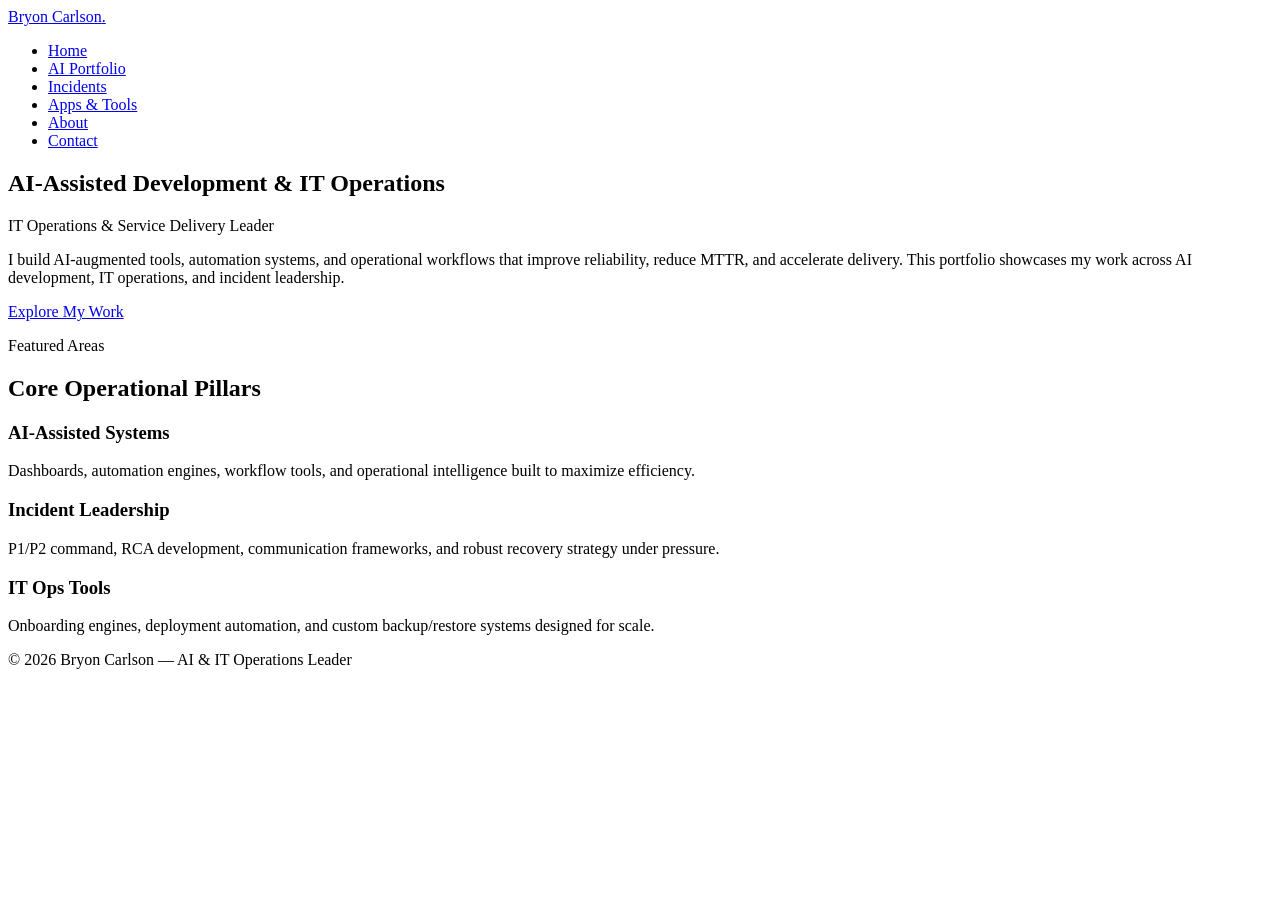
==== index.html @ bce22959 "forced style fix" ====
<!DOCTYPE html>
<html lang="en">
<head>
    <meta charset="UTF-8">
    <meta name="viewport" content="width=device-width, initial-scale=1.0">
    <title>Bryon Carlson | AI & IT Operations Portfolio</title>
    
    <!-- Google Fonts Import (Required for styles to render properly) -->
    <link rel="preconnect" href="https://fonts.googleapis.com">
    <link href="https://fonts.googleapis.com/css2?family=Playfair+Display:wght@400;700&family=Source+Sans+3:wght@300;400;600&display=swap" rel="stylesheet">
    
    <!-- Link to your global CSS -->
    <link rel="stylesheet" href="css/style.css">
</head>
<body>

<!-- FIXED NAVBAR (Aligned with global style.css structure) -->
<header class="site-header">
    <nav class="navbar">
        <a href="index.html" class="nav-logo">Bryon Carlson<span>.</span></a>
        <ul class="nav-links">
            <li><a href="index.html" class="active">Home</a></li>
            <li><a href="ai-portfolio.html">AI Portfolio</a></li>
            <li><a href="incidents.html">Incidents</a></li>
            <li><a href="apps.html">Apps & Tools</a></li>
            <li><a href="about.html">About</a></li>
            <li><a href="contact.html">Contact</a></li>
        </ul>
    </nav>
</header>

<!-- HERO SECTION -->
<section class="hero">
    <div class="hero-rule"></div>
    <h1 class="hero-name">AI‑Assisted Development &amp; IT Operations</h1>
    <p class="hero-title">IT Operations &amp; Service Delivery Leader</p>
    <p class="hero-tagline">
        I build AI‑augmented tools, automation systems, and operational workflows that improve 
        reliability, reduce MTTR, and accelerate delivery. This portfolio showcases my work across 
        AI development, IT operations, and incident leadership.
    </p>
    <div class="hero-cta">
        <a href="ai-portfolio.html" class="btn btn-gold">Explore My Work</a>
    </div>
</section>

<!-- FEATURED HIGHLIGHTS -->
<section class="highlights">
    <div class="container">
        <p class="section-label">Featured Areas</p>
        <h2 class="section-title">Core Operational Pillars</h2>
        <div class="section-rule"></div>

        <div class="card-grid">
            <div class="card">
                <h3>AI‑Assisted Systems</h3>
                <p>Dashboards, automation engines, workflow tools, and operational intelligence built to maximize efficiency.</p>
            </div>

            <div class="card">
                <h3>Incident Leadership</h3>
                <p>P1/P2 command, RCA development, communication frameworks, and robust recovery strategy under pressure.</p>
            </div>

            <div class="card">
                <h3>IT Ops Tools</h3>
                <p>Onboarding engines, deployment automation, and custom backup/restore systems designed for scale.</p>
            </div>
        </div>
    </div>
</section>

<!-- GLOBAL FOOTER -->
<footer class="site-footer">
    <p>&copy; 2026 Bryon Carlson &mdash; AI &amp; IT Operations Leader</p>
</footer>

</body>
</html>
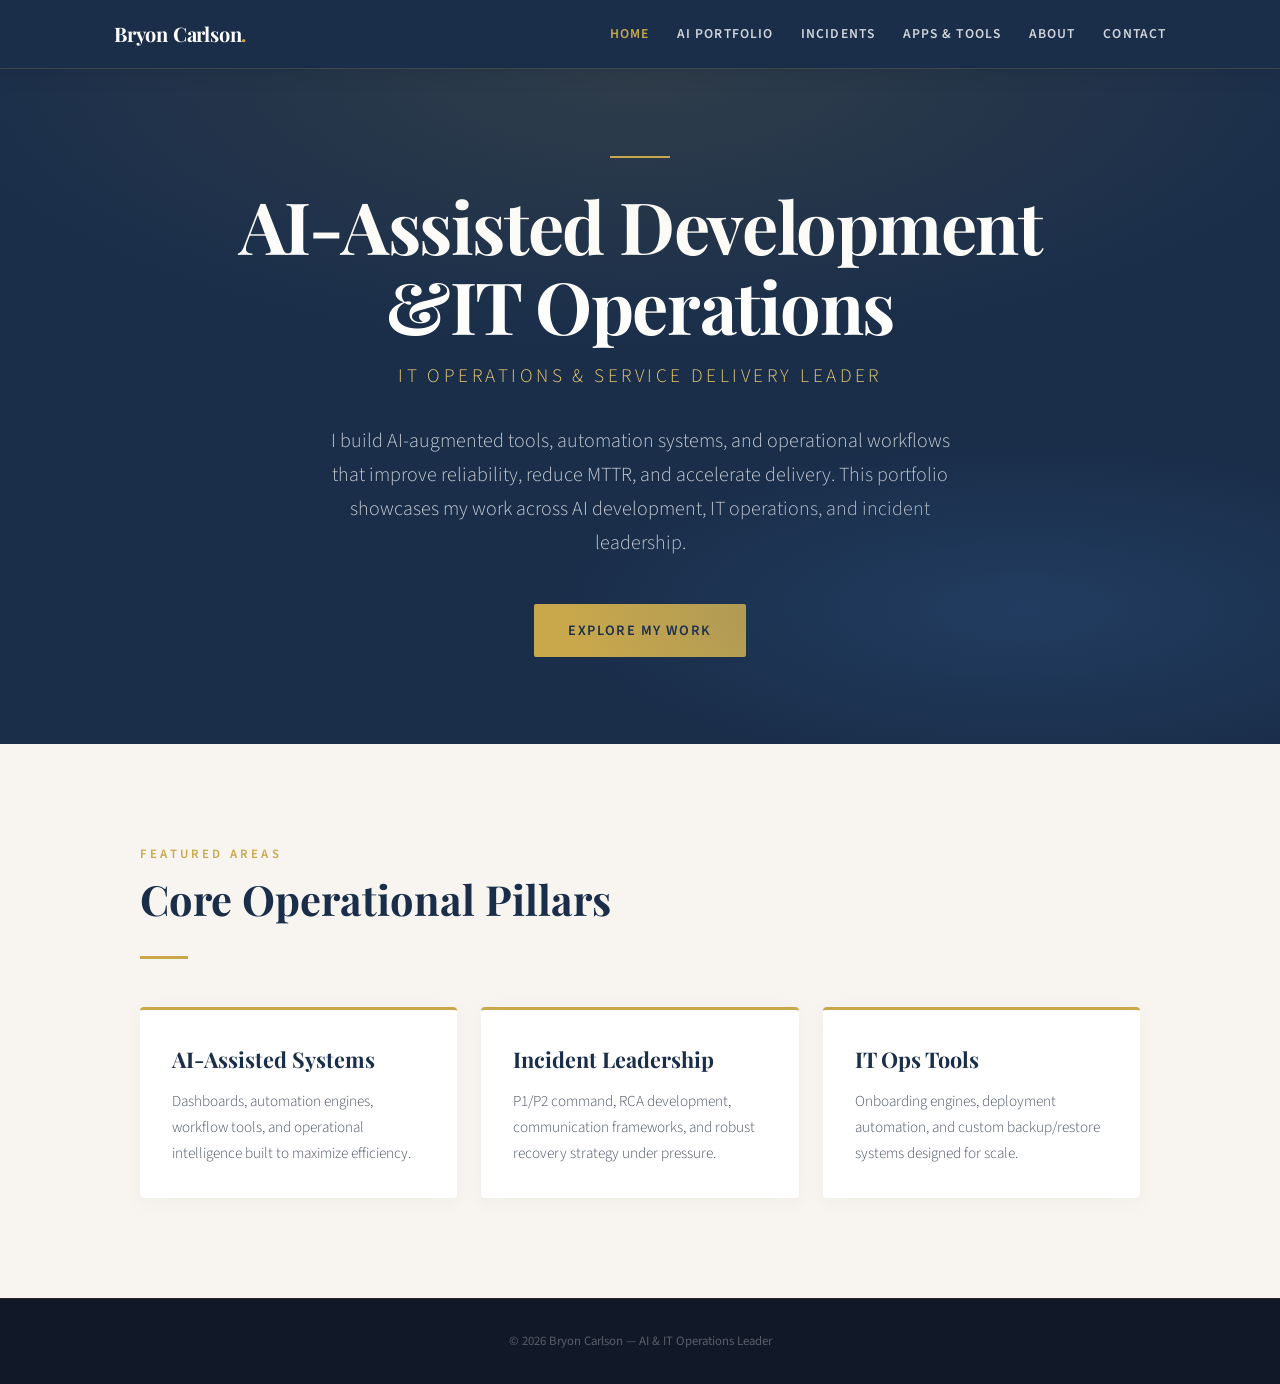
==== commit 946c91dc: "optimized hero title line break" ====
--- a/index.html
+++ b/index.html
@@ -32,7 +32,7 @@
 <!-- HERO SECTION -->
 <section class="hero">
     <div class="hero-rule"></div>
-    <h1 class="hero-name">AI‑Assisted Development &amp; IT Operations</h1>
+    <h1 class="hero-name">AI‑Assisted Development <br>&amp;IT Operations</h1>
     <p class="hero-title">IT Operations &amp; Service Delivery Leader</p>
     <p class="hero-tagline">
         I build AI‑augmented tools, automation systems, and operational workflows that improve 
--- a/css/style.css
+++ b/css/style.css
@@ -0,0 +1,401 @@
+/* ==========================================================================
+   1. GLOBAL VARIABLES & DESIGN SYSTEM
+   ========================================================================== */
+:root {
+    --navy: #1a2e4a;
+    --navy-mid: #1e3a5f;
+    --navy-light: #2d5282;
+    --gold: #c9a84c;
+    --gold-light: #e8c870;
+    --cream: #f8f5f0;
+    --white: #ffffff;
+    --gray: #6b7280;
+    --light-gray: #e8e4de;
+}
+
+/* ==========================================================================
+   2. GLOBAL RESET & BASE STYLES
+   ========================================================================== */
+*, *::before, *::after { 
+    box-sizing: border-box; 
+    margin: 0; 
+    padding: 0; 
+}
+
+html {
+    scroll-behavior: smooth; 
+}
+
+body {
+    font-family: 'Source Sans 3', sans-serif;
+    background: var(--cream);
+    color: var(--navy);
+    overflow-x: hidden;
+    line-height: 1.6;
+}
+
+/* ==========================================================================
+   3. FIXED / STICKY GLOBAL NAVIGATION
+   ========================================================================== */
+.site-header {
+    background: var(--navy);
+    position: sticky;
+    top: 0;
+    z-index: 1000;
+    border-bottom: 1px solid rgba(201, 168, 76, 0.2);
+    box-shadow: 0 4px 20px rgba(0, 0, 0, 0.1);
+}
+
+.navbar {
+    max-width: 1100px;
+    margin: 0 auto;
+    display: flex;
+    justify-content: space-between;
+    align-items: center;
+    padding: 18px 24px;
+}
+
+.nav-logo {
+    font-family: 'Playfair Display', serif;
+    color: var(--white);
+    font-size: 1.25rem;
+    font-weight: 700;
+    text-decoration: none;
+    letter-spacing: -0.01em;
+}
+
+.nav-logo span {
+    color: var(--gold);
+}
+
+.nav-links {
+    display: flex;
+    gap: 28px;
+    list-style: none;
+    align-items: center;
+}
+
+.nav-links a {
+    color: rgba(255, 255, 255, 0.8);
+    text-decoration: none;
+    font-size: 0.85rem;
+    font-weight: 600;
+    text-transform: uppercase;
+    letter-spacing: 0.08em;
+    transition: color 0.25s ease;
+}
+
+.nav-links a:hover,
+.nav-links a.active {
+    color: var(--gold);
+}
+
+/* ==========================================================================
+   4. LAYOUT CONTAINERS & COMMON ELEMENTS
+   ========================================================================== */
+section { 
+    padding: 100px 24px; 
+}
+
+.container { 
+    max-width: 1000px; 
+    margin: 0 auto; 
+}
+
+.section-label {
+    font-size: 0.8rem;
+    font-weight: 600;
+    letter-spacing: 0.25em;
+    text-transform: uppercase;
+    color: var(--gold);
+    margin-bottom: 10px;
+}
+
+.section-title {
+    font-family: 'Playfair Display', serif;
+    font-size: clamp(1.8rem, 4vw, 2.6rem);
+    font-weight: 700;
+    color: var(--navy);
+    line-height: 1.2;
+    margin-bottom: 32px;
+}
+
+.section-rule {
+    width: 48px;
+    height: 3px;
+    background: var(--gold);
+    margin-bottom: 48px;
+}
+
+/* ==========================================================================
+   5. BUTTONS & UTILITIES
+   ========================================================================== */
+.btn {
+    display: inline-block;
+    padding: 13px 32px;
+    font-family: 'Source Sans 3', sans-serif;
+    font-size: 0.9rem;
+    font-weight: 600;
+    letter-spacing: 0.1em;
+    text-transform: uppercase;
+    text-decoration: none;
+    border-radius: 2px;
+    transition: all 0.25s ease;
+    cursor: pointer;
+    border: none;
+}
+
+.btn-gold {
+    background: var(--gold);
+    color: var(--navy);
+    border: 2px solid var(--gold);
+}
+
+.btn-gold:hover {
+    background: var(--gold-light); 
+    border-color: var(--gold-light); 
+    transform: translateY(-2px); 
+}
+
+.btn-outline {
+    background: transparent;
+    color: var(--white);
+    border: 2px solid rgba(255, 255, 255, 0.4);
+}
+
+.btn-outline:hover {
+    border-color: var(--white); 
+    transform: translateY(-2px); 
+}
+
+/* ==========================================================================
+   6. HERO SECTION COMPONENTS
+   ========================================================================== */
+.hero {
+    min-height: 75vh;
+    background: var(--navy);
+    display: flex;
+    flex-direction: column;
+    justify-content: center;
+    align-items: center;
+    text-align: center;
+    padding: 80px 24px;
+    position: relative;
+    overflow: hidden;
+}
+
+.hero::before {
+    content: '';
+    position: absolute;
+    inset: 0;
+    background:
+        radial-gradient(ellipse 80% 60% at 50% 0%, rgba(201,168,76,0.12) 0%, transparent 70%),
+        radial-gradient(ellipse 60% 40% at 80% 80%, rgba(45,82,130,0.4) 0%, transparent 60%);
+    pointer-events: none;
+}
+
+.hero-rule {
+    width: 60px;
+    height: 2px;
+    background: var(--gold);
+    margin: 0 auto 28px;
+}
+
+.hero-name {
+    font-family: 'Playfair Display', serif;
+    font-size: clamp(2.5rem, 6vw, 4.5rem);
+    font-weight: 700;
+    color: var(--white);
+    line-height: 1.1;
+    letter-spacing: -0.02em;
+}
+
+.hero-title {
+    font-size: clamp(0.95rem, 2.2vw, 1.2rem);
+    font-weight: 300;
+    color: var(--gold-light);
+    letter-spacing: 0.18em;
+    text-transform: uppercase;
+    margin-top: 16px;
+}
+
+.hero-tagline {
+    font-size: clamp(1rem, 2.5vw, 1.25rem);
+    font-weight: 300;
+    color: rgba(255, 255, 255, 0.75);
+    max-width: 650px;
+    line-height: 1.7;
+    margin: 32px auto 0 auto;
+}
+
+.hero-cta {
+    margin-top: 44px;
+    display: flex;
+    gap: 16px;
+    flex-wrap: wrap;
+    justify-content: center;
+}
+
+/* ==========================================================================
+   7. MULTI-PAGE COMPONENT LAYOUTS (Cards, Timelines, Grids)
+   ========================================================================== */
+
+/* The Premium Card Grid System (Used for Apps, Tools, and AI Portfolio blocks) */
+.card-grid {
+    display: grid;
+    grid-template-columns: repeat(auto-fill, minmax(300px, 1fr));
+    gap: 24px;
+}
+
+.card {
+    background: var(--white);
+    border-top: 3px solid var(--gold);
+    border-radius: 4px;
+    padding: 32px;
+    box-shadow: 0 4px 20px rgba(26, 46, 74, 0.04);
+    transition: transform 0.25s ease, box-shadow 0.25s ease;
+}
+
+.card:hover {
+    transform: translateY(-4px);
+    box-shadow: 0 12px 30px rgba(26, 46, 74, 0.08);
+}
+
+.card h3 {
+    font-family: 'Playfair Display', serif;
+    font-size: 1.35rem;
+    color: var(--navy);
+    margin-bottom: 12px;
+}
+
+.card p {
+    font-size: 0.95rem;
+    font-weight: 300;
+    color: #4b5563;
+    line-height: 1.7;
+}
+
+/* The Enterprise Timeline Component (Used in resume.html and incidents.html) */
+.timeline { 
+    position: relative; 
+    margin-top: 20px;
+}
+
+.timeline::before {
+    content: '';
+    position: absolute;
+    left: 0;
+    top: 8px;
+    bottom: 8px;
+    width: 1px;
+    background: linear-gradient(to bottom, var(--gold), var(--light-gray));
+}
+
+.timeline-item {
+    padding-left: 32px;
+    padding-bottom: 48px;
+    position: relative;
+}
+
+.timeline-item:last-child { 
+    padding-bottom: 0; 
+}
+
+.timeline-dot {
+    position: absolute;
+    left: -5px;
+    top: 6px;
+    width: 11px;
+    height: 11px;
+    border-radius: 50%;
+    background: var(--gold);
+    border: 2px solid var(--cream);
+}
+
+.timeline-dates {
+    font-size: 0.8rem;
+    font-weight: 600;
+    letter-spacing: 0.15em;
+    text-transform: uppercase;
+    color: var(--gold);
+    margin-bottom: 6px;
+}
+
+.timeline-company {
+    font-family: 'Playfair Display', serif;
+    font-size: 1.35rem;
+    font-weight: 700;
+    color: var(--navy);
+    margin-bottom: 4px;
+}
+
+.timeline-role {
+    font-size: 0.95rem;
+    font-weight: 400;
+    color: var(--gray);
+    font-style: italic;
+    margin-bottom: 12px;
+}
+
+.timeline-desc {
+    font-size: 0.95rem;
+    font-weight: 300;
+    line-height: 1.75;
+    color: #4b5563;
+}
+
+/* Technical Tool/Tag Badges */
+.tag-list {
+    display: flex;
+    flex-wrap: wrap;
+    gap: 8px;
+    margin-top: 16px;
+}
+
+.tag {
+    background: rgba(26, 46, 74, 0.04);
+    border: 1px solid var(--light-gray);
+    border-radius: 2px;
+    padding: 4px 12px;
+    font-size: 0.78rem;
+    font-weight: 600;
+    color: var(--navy-mid);
+    text-transform: uppercase;
+    letter-spacing: 0.02em;
+}
+
+/* ==========================================================================
+   8. GLOBAL SITE FOOTER
+   ========================================================================== */
+.site-footer {
+    background: #111827;
+    text-align: center;
+    padding: 32px 24px;
+    font-size: 0.8rem;
+    color: rgba(255, 255, 255, 0.3);
+    border-top: 1px solid rgba(201, 168, 76, 0.1);
+}
+
+/* ==========================================================================
+   9. SCROLL ANIMATIONS (Intersection Observer classes)
+   ========================================================================== */
+.reveal {
+    opacity: 0;
+    transform: translateY(20px);
+    transition: opacity 0.6s ease, transform 0.6s ease;
+}
+
+.reveal.visible {
+    opacity: 1;
+    transform: translateY(0);
+}
+
+/* ==========================================================================
+   10. RESPONSIVE MEDIA QUERIES
+   ========================================================================== */
+@media (max-width: 768px) {
+    section { padding: 60px 24px; }
+    .navbar { flex-direction: column; gap: 16px; text-align: center; }
+    .nav-links { flex-wrap: wrap; justify-content: center; gap: 16px; }
+    .card-grid { grid-template-columns: 1fr; }
+}
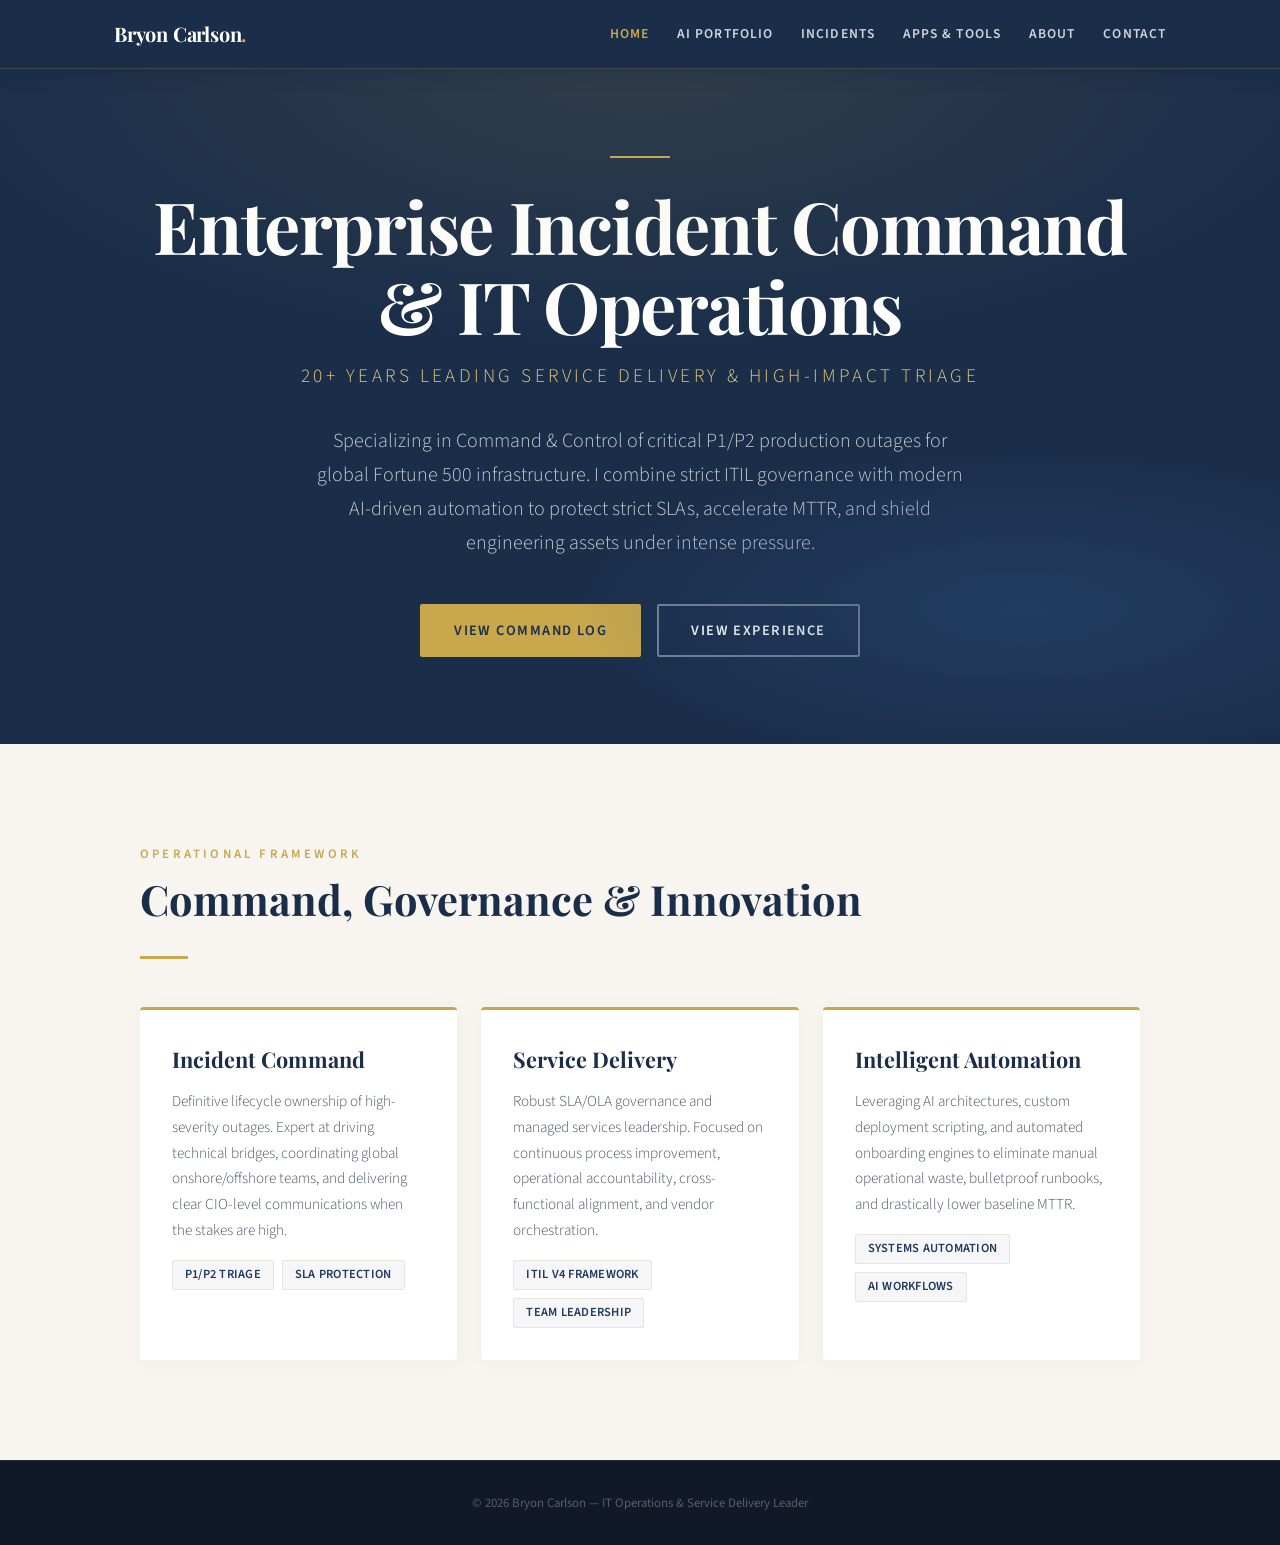
==== commit 1d57fa40: "refocused homepage on enterprise incident command" ====
--- a/index.html
+++ b/index.html
@@ -3,18 +3,15 @@
 <head>
     <meta charset="UTF-8">
     <meta name="viewport" content="width=device-width, initial-scale=1.0">
-    <title>Bryon Carlson | AI & IT Operations Portfolio</title>
+    <title>Bryon Carlson | IT Operations &amp; Incident Management Leader</title>
     
-    <!-- Google Fonts Import (Required for styles to render properly) -->
     <link rel="preconnect" href="https://fonts.googleapis.com">
     <link href="https://fonts.googleapis.com/css2?family=Playfair+Display:wght@400;700&family=Source+Sans+3:wght@300;400;600&display=swap" rel="stylesheet">
     
-    <!-- Link to your global CSS -->
     <link rel="stylesheet" href="css/style.css">
 </head>
 <body>
 
-<!-- FIXED NAVBAR (Aligned with global style.css structure) -->
 <header class="site-header">
     <nav class="navbar">
         <a href="index.html" class="nav-logo">Bryon Carlson<span>.</span></a>
@@ -22,57 +19,66 @@
             <li><a href="index.html" class="active">Home</a></li>
             <li><a href="ai-portfolio.html">AI Portfolio</a></li>
             <li><a href="incidents.html">Incidents</a></li>
-            <li><a href="apps.html">Apps & Tools</a></li>
+            <li><a href="apps.html">Apps &amp; Tools</a></li>
             <li><a href="about.html">About</a></li>
             <li><a href="contact.html">Contact</a></li>
         </ul>
     </nav>
 </header>
 
-<!-- HERO SECTION -->
 <section class="hero">
     <div class="hero-rule"></div>
-    <h1 class="hero-name">AI‑Assisted Development <br>&amp;IT Operations</h1>
-    <p class="hero-title">IT Operations &amp; Service Delivery Leader</p>
+    <h1 class="hero-name">Enterprise Incident Command<br>&amp; IT Operations</h1>
+    <p class="hero-title">20+ Years Leading Service Delivery &amp; High-Impact Triage</p>
     <p class="hero-tagline">
-        I build AI‑augmented tools, automation systems, and operational workflows that improve 
-        reliability, reduce MTTR, and accelerate delivery. This portfolio showcases my work across 
-        AI development, IT operations, and incident leadership.
+        Specializing in Command &amp; Control of critical P1/P2 production outages for global Fortune 500 infrastructure. 
+        I combine strict ITIL governance with modern AI-driven automation to protect strict SLAs, accelerate MTTR, and shield engineering assets under intense pressure.
     </p>
     <div class="hero-cta">
-        <a href="ai-portfolio.html" class="btn btn-gold">Explore My Work</a>
+        <a href="incidents.html" class="btn btn-gold">View Command Log</a>
+        <a href="resume.html" class="btn btn-outline">View Experience</a>
     </div>
 </section>
 
-<!-- FEATURED HIGHLIGHTS -->
 <section class="highlights">
     <div class="container">
-        <p class="section-label">Featured Areas</p>
-        <h2 class="section-title">Core Operational Pillars</h2>
+        <p class="section-label">Operational Framework</p>
+        <h2 class="section-title">Command, Governance &amp; Innovation</h2>
         <div class="section-rule"></div>
 
         <div class="card-grid">
             <div class="card">
-                <h3>AI‑Assisted Systems</h3>
-                <p>Dashboards, automation engines, workflow tools, and operational intelligence built to maximize efficiency.</p>
+                <h3>Incident Command</h3>
+                <p>Definitive lifecycle ownership of high-severity outages. Expert at driving technical bridges, coordinating global onshore/offshore teams, and delivering clear CIO-level communications when the stakes are high.</p>
+                <div class="tag-list">
+                    <span class="tag">P1/P2 Triage</span>
+                    <span class="tag">SLA Protection</span>
+                </div>
             </div>
 
             <div class="card">
-                <h3>Incident Leadership</h3>
-                <p>P1/P2 command, RCA development, communication frameworks, and robust recovery strategy under pressure.</p>
+                <h3>Service Delivery</h3>
+                <p>Robust SLA/OLA governance and managed services leadership. Focused on continuous process improvement, operational accountability, cross-functional alignment, and vendor orchestration.</p>
+                <div class="tag-list">
+                    <span class="tag">ITIL v4 Framework</span>
+                    <span class="tag">Team Leadership</span>
+                </div>
             </div>
 
             <div class="card">
-                <h3>IT Ops Tools</h3>
-                <p>Onboarding engines, deployment automation, and custom backup/restore systems designed for scale.</p>
+                <h3>Intelligent Automation</h3>
+                <p>Leveraging AI architectures, custom deployment scripting, and automated onboarding engines to eliminate manual operational waste, bulletproof runbooks, and drastically lower baseline MTTR.</p>
+                <div class="tag-list">
+                    <span class="tag">Systems Automation</span>
+                    <span class="tag">AI Workflows</span>
+                </div>
             </div>
         </div>
     </div>
 </section>
 
-<!-- GLOBAL FOOTER -->
 <footer class="site-footer">
-    <p>&copy; 2026 Bryon Carlson &mdash; AI &amp; IT Operations Leader</p>
+    <p>&copy; 2026 Bryon Carlson &mdash; IT Operations &amp; Service Delivery Leader</p>
 </footer>
 
 </body>
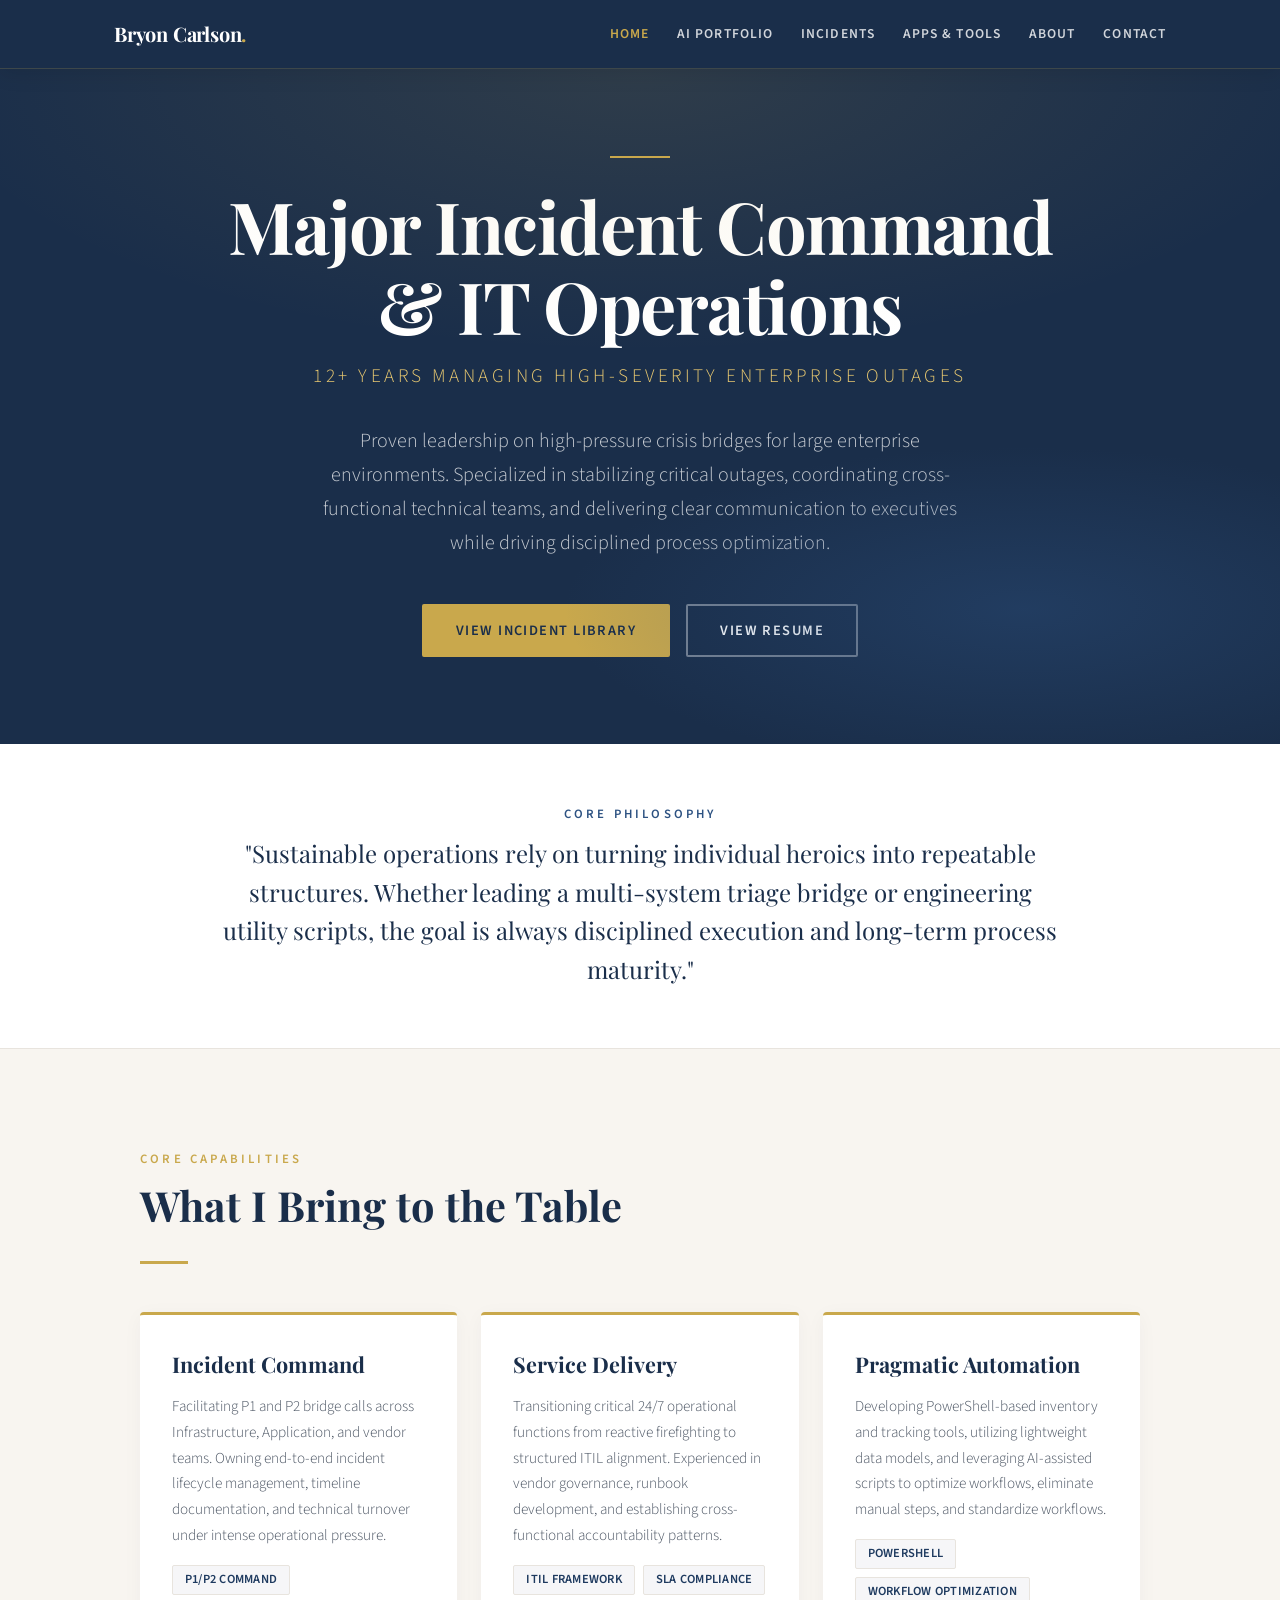
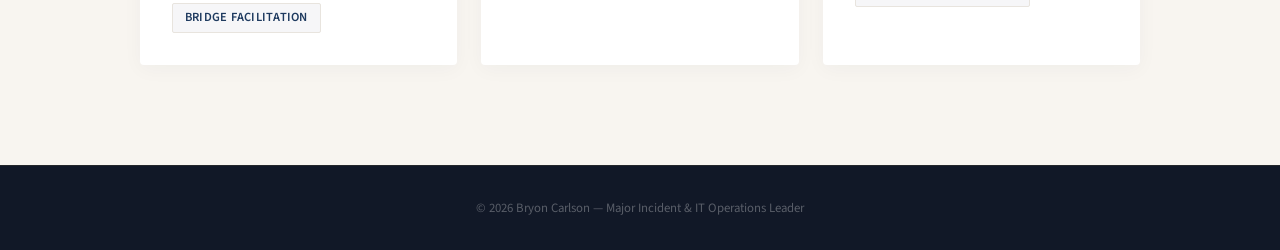
==== commit aaa21d99: "aligned home content with strict master resume facts" ====
--- a/index.html
+++ b/index.html
@@ -3,7 +3,7 @@
 <head>
     <meta charset="UTF-8">
     <meta name="viewport" content="width=device-width, initial-scale=1.0">
-    <title>Bryon Carlson | IT Operations &amp; Incident Management Leader</title>
+    <title>Bryon Carlson | Major Incident &amp; IT Operations Leader</title>
     
     <link rel="preconnect" href="https://fonts.googleapis.com">
     <link href="https://fonts.googleapis.com/css2?family=Playfair+Display:wght@400;700&family=Source+Sans+3:wght@300;400;600&display=swap" rel="stylesheet">
@@ -28,49 +28,57 @@
 
 <section class="hero">
     <div class="hero-rule"></div>
-    <h1 class="hero-name">Enterprise Incident Command<br>&amp; IT Operations</h1>
-    <p class="hero-title">20+ Years Leading Service Delivery &amp; High-Impact Triage</p>
+    <h1 class="hero-name">Major Incident Command<br>&amp; IT Operations</h1>
+    <p class="hero-title">12+ Years Managing High-Severity Enterprise Outages</p>
     <p class="hero-tagline">
-        Specializing in Command &amp; Control of critical P1/P2 production outages for global Fortune 500 infrastructure. 
-        I combine strict ITIL governance with modern AI-driven automation to protect strict SLAs, accelerate MTTR, and shield engineering assets under intense pressure.
+        Proven leadership on high-pressure crisis bridges for large enterprise environments. Specialized in stabilizing critical outages, coordinating cross-functional technical teams, and delivering clear communication to executives while driving disciplined process optimization.
     </p>
     <div class="hero-cta">
-        <a href="incidents.html" class="btn btn-gold">View Command Log</a>
-        <a href="resume.html" class="btn btn-outline">View Experience</a>
+        <a href="incidents.html" class="btn btn-gold">View Incident Library</a>
+        <a href="resume.html" class="btn btn-outline">View Resume</a>
+    </div>
+</section>
+
+<section style="background: var(--white); padding: 60px 24px; text-align: center; border-bottom: 1px solid var(--light-gray);">
+    <div class="container" style="max-width: 850px;">
+        <p class="section-label" style="color: var(--navy-light);">Core Philosophy</p>
+        <h3 style="font-family: 'Playfair Display', serif; font-size: 1.5rem; color: var(--navy); line-height: 1.6; font-weight: 400;">
+            "Sustainable operations rely on turning individual heroics into repeatable structures. Whether leading a multi-system triage bridge or engineering utility scripts, the goal is always disciplined execution and long-term process maturity."
+        </h3>
     </div>
 </section>
 
 <section class="highlights">
     <div class="container">
-        <p class="section-label">Operational Framework</p>
-        <h2 class="section-title">Command, Governance &amp; Innovation</h2>
+        <p class="section-label">Core Capabilities</p>
+        <h2 class="section-title">What I Bring to the Table</h2>
         <div class="section-rule"></div>
 
         <div class="card-grid">
             <div class="card">
                 <h3>Incident Command</h3>
-                <p>Definitive lifecycle ownership of high-severity outages. Expert at driving technical bridges, coordinating global onshore/offshore teams, and delivering clear CIO-level communications when the stakes are high.</p>
+                <p>Facilitating P1 and P2 bridge calls across Infrastructure, Application, and vendor teams. Owning end-to-end incident lifecycle management, timeline documentation, and technical turnover under intense operational pressure.</p>
                 <div class="tag-list">
-                    <span class="tag">P1/P2 Triage</span>
-                    <span class="tag">SLA Protection</span>
+                    <span class="tag">P1/P2 Command</span>
+                    <span class="tag">Bridge Facilitation</span>
                 </div>
             </div>
 
             <div class="card">
                 <h3>Service Delivery</h3>
-                <p>Robust SLA/OLA governance and managed services leadership. Focused on continuous process improvement, operational accountability, cross-functional alignment, and vendor orchestration.</p>
+                <p>Transitioning critical 24/7 operational functions from reactive firefighting to structured ITIL alignment. Experienced in vendor governance, runbook development, and establishing cross-functional accountability patterns.</p>
                 <div class="tag-list">
-                    <span class="tag">ITIL v4 Framework</span>
-                    <span class="tag">Team Leadership</span>
+                    <span class="tag">ITIL Framework</span>
+                    <span class="tag">SLA Compliance</span>
                 </div>
             </div>
 
             <div class="card">
-                <h3>Intelligent Automation</h3>
-                <p>Leveraging AI architectures, custom deployment scripting, and automated onboarding engines to eliminate manual operational waste, bulletproof runbooks, and drastically lower baseline MTTR.</p>
+                <h3>Pragmatic Automation</h3>
+                <p>Developing PowerShell-based inventory and tracking tools, utilizing lightweight data models, and leveraging AI-assisted scripts to optimize workflows, eliminate manual steps, and standardize workflows.</p>
                 <div class="tag-list">
-                    <span class="tag">Systems Automation</span>
-                    <span class="tag">AI Workflows</span>
+                    <span class="tag">PowerShell</span>
+                    <span class="tag">Workflow Optimization</span>
                 </div>
             </div>
         </div>
@@ -78,7 +86,7 @@
 </section>
 
 <footer class="site-footer">
-    <p>&copy; 2026 Bryon Carlson &mdash; IT Operations &amp; Service Delivery Leader</p>
+    <p>&copy; 2026 Bryon Carlson &mdash; Major Incident &amp; IT Operations Leader</p>
 </footer>
 
 </body>
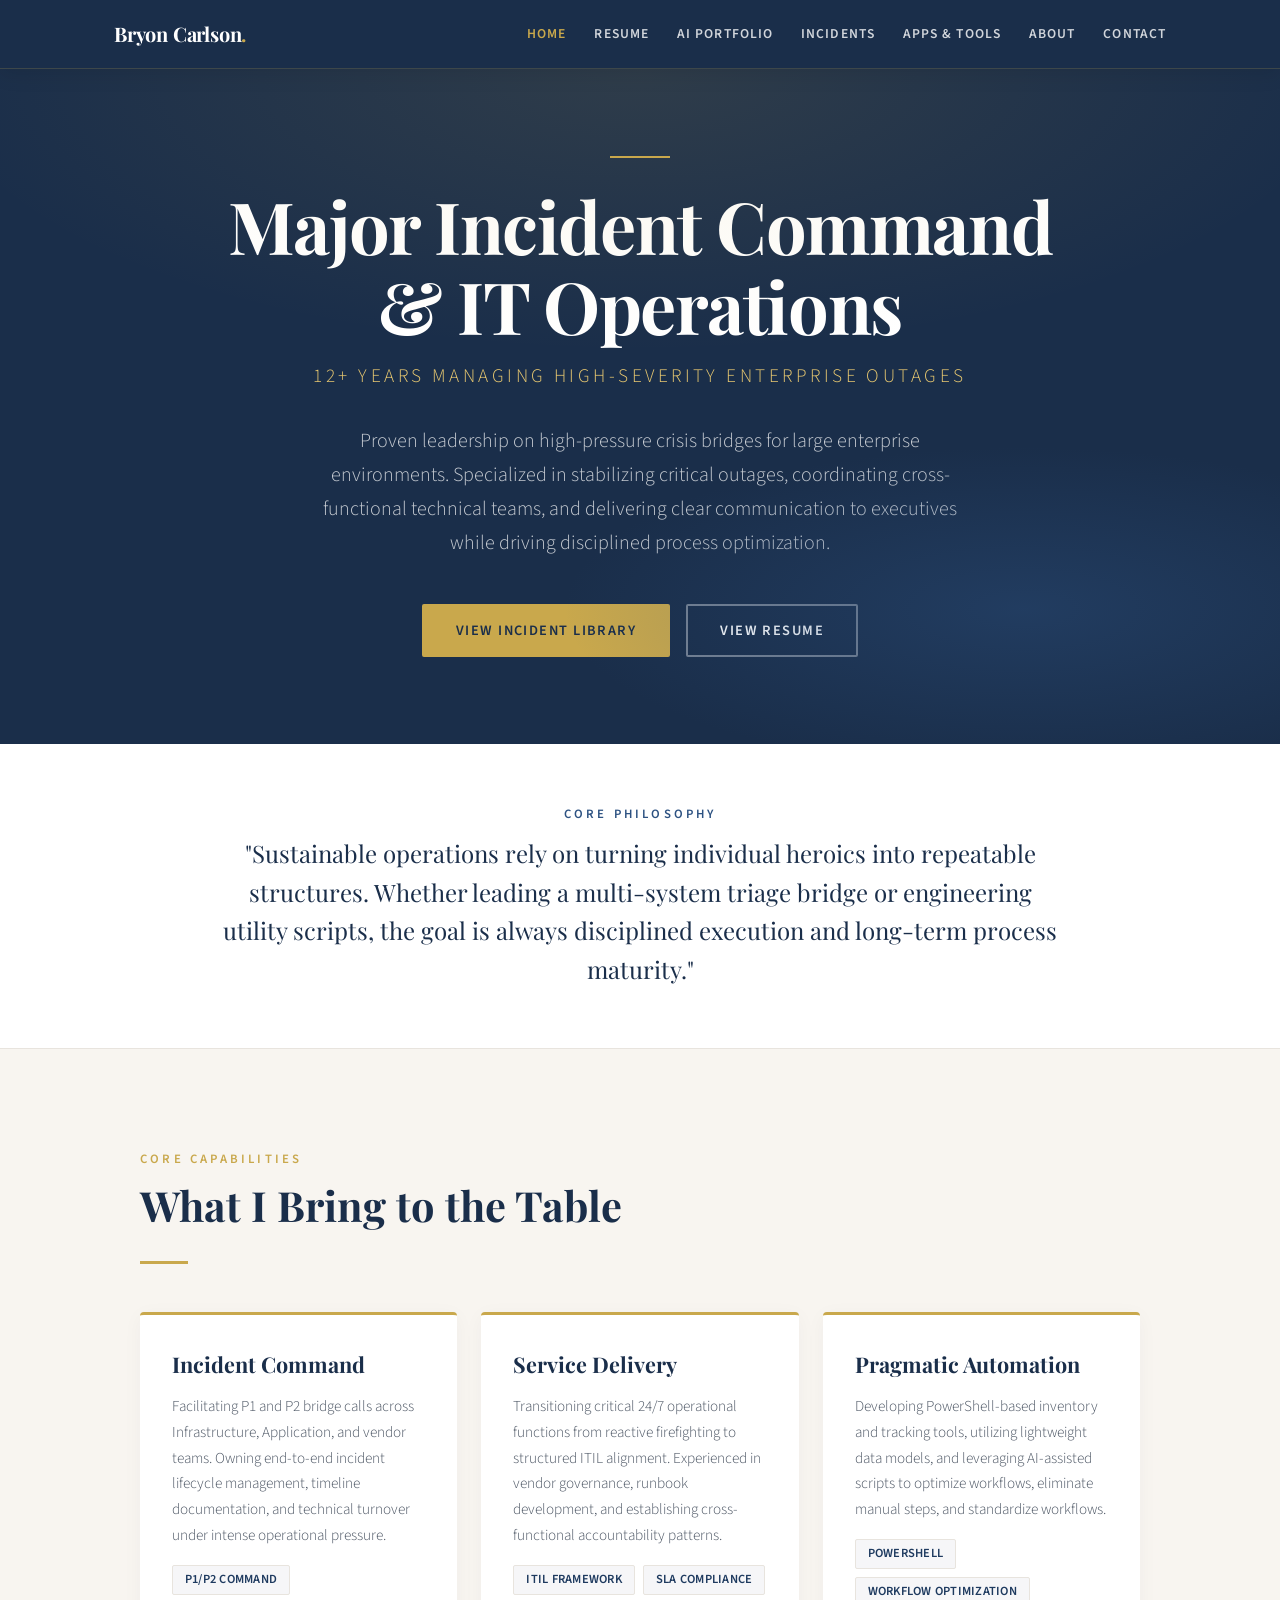
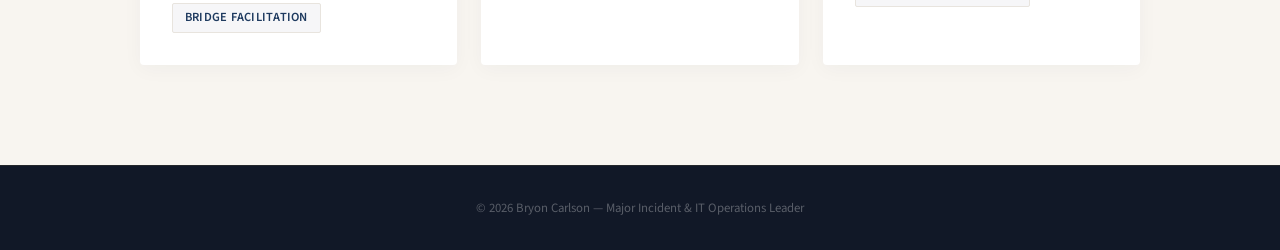
==== commit a5342379: "updated global navigation layout on homepage" ====
--- a/index.html
+++ b/index.html
@@ -17,6 +17,7 @@
         <a href="index.html" class="nav-logo">Bryon Carlson<span>.</span></a>
         <ul class="nav-links">
             <li><a href="index.html" class="active">Home</a></li>
+            <li><a href="resume.html">Resume</a></li>
             <li><a href="ai-portfolio.html">AI Portfolio</a></li>
             <li><a href="incidents.html">Incidents</a></li>
             <li><a href="apps.html">Apps &amp; Tools</a></li>
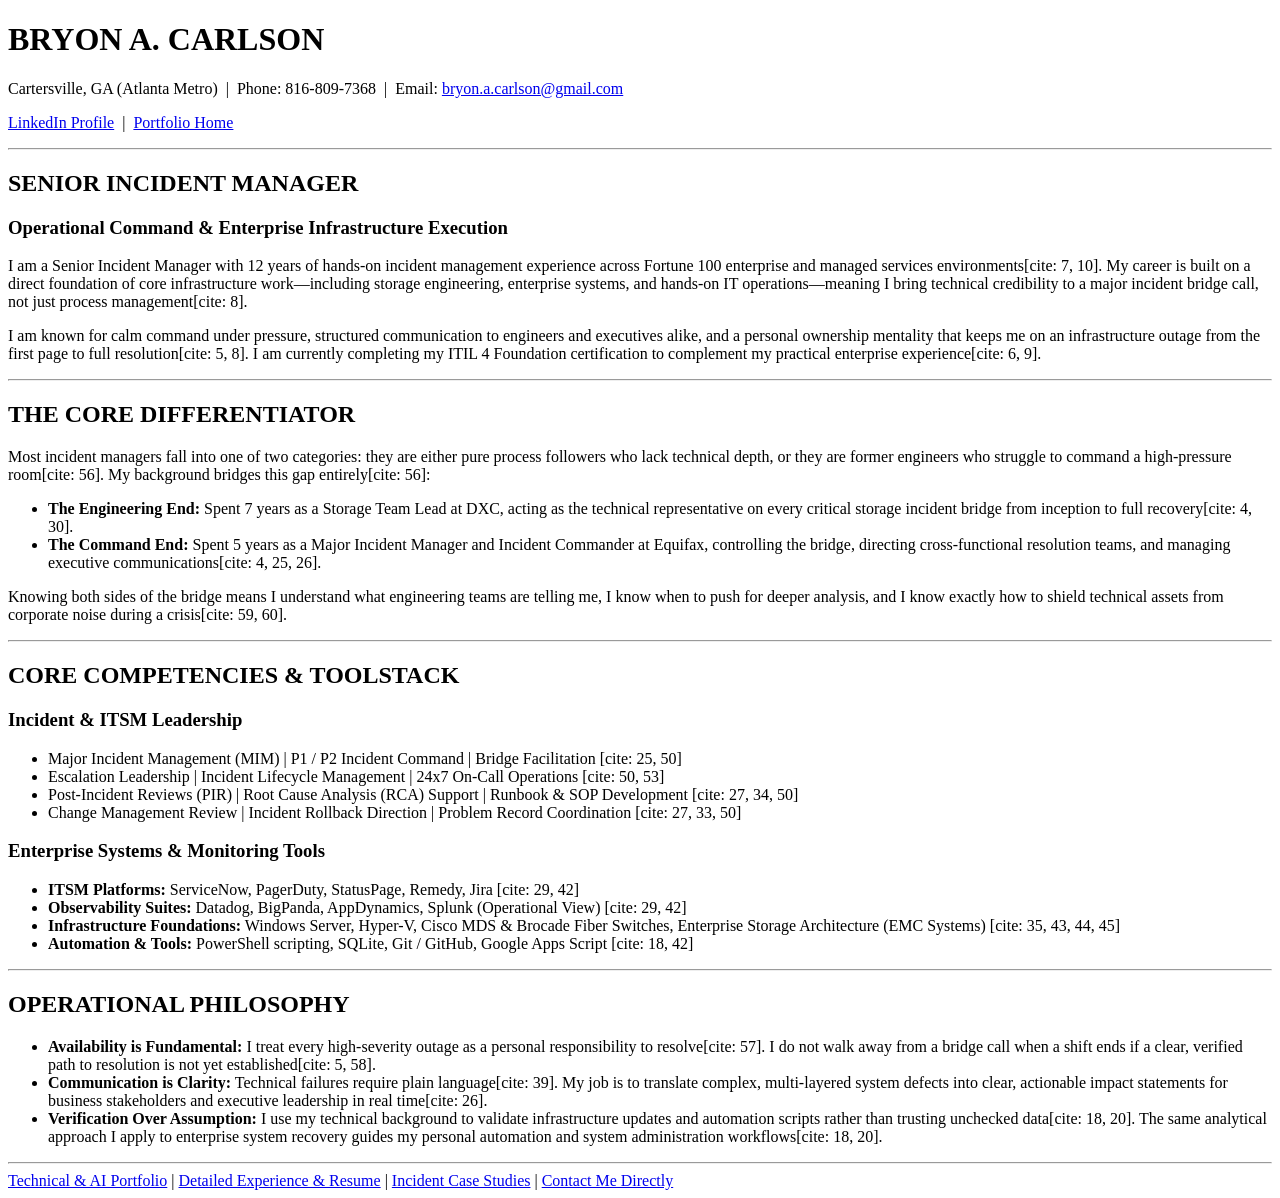
==== commit 8cda48b9: "Deploy redesigned index.html and update style assets" ====
--- a/index.html
+++ b/index.html
@@ -3,92 +3,98 @@
 <head>
     <meta charset="UTF-8">
     <meta name="viewport" content="width=device-width, initial-scale=1.0">
-    <title>Bryon Carlson | Major Incident &amp; IT Operations Leader</title>
-    
-    <link rel="preconnect" href="https://fonts.googleapis.com">
-    <link href="https://fonts.googleapis.com/css2?family=Playfair+Display:wght@400;700&family=Source+Sans+3:wght@300;400;600&display=swap" rel="stylesheet">
-    
-    <link rel="stylesheet" href="css/style.css">
+    <title>Bryon A. Carlson — Senior Incident Manager</title>
+    <link rel="stylesheet" href="style.css">
 </head>
 <body>
 
-<header class="site-header">
-    <nav class="navbar">
-        <a href="index.html" class="nav-logo">Bryon Carlson<span>.</span></a>
-        <ul class="nav-links">
-            <li><a href="index.html" class="active">Home</a></li>
-            <li><a href="resume.html">Resume</a></li>
-            <li><a href="ai-portfolio.html">AI Portfolio</a></li>
-            <li><a href="incidents.html">Incidents</a></li>
-            <li><a href="apps.html">Apps &amp; Tools</a></li>
-            <li><a href="about.html">About</a></li>
-            <li><a href="contact.html">Contact</a></li>
-        </ul>
-    </nav>
-</header>
+    <header>
+        <h1>BRYON A. CARLSON</h1>
+        <p class="contact-info">
+            Cartersville, GA (Atlanta Metro) &nbsp;|&nbsp; 
+            Phone: 816-809-7368 &nbsp;|&nbsp; 
+            Email: <a href="mailto:bryon.a.carlson@gmail.com">bryon.a.carlson@gmail.com</a>
+        </p>
+        <p class="social-links">
+            <a href="https://linkedin.com/in/bryon-a-carlson" target="_blank">LinkedIn Profile</a> &nbsp;|&nbsp; 
+            <a href="https://bryonacarlson.github.io">Portfolio Home</a>
+        </p>
+    </header>
 
-<section class="hero">
-    <div class="hero-rule"></div>
-    <h1 class="hero-name">Major Incident Command<br>&amp; IT Operations</h1>
-    <p class="hero-title">12+ Years Managing High-Severity Enterprise Outages</p>
-    <p class="hero-tagline">
-        Proven leadership on high-pressure crisis bridges for large enterprise environments. Specialized in stabilizing critical outages, coordinating cross-functional technical teams, and delivering clear communication to executives while driving disciplined process optimization.
-    </p>
-    <div class="hero-cta">
-        <a href="incidents.html" class="btn btn-gold">View Incident Library</a>
-        <a href="resume.html" class="btn btn-outline">View Resume</a>
-    </div>
-</section>
+    <main>
+        <hr>
 
-<section style="background: var(--white); padding: 60px 24px; text-align: center; border-bottom: 1px solid var(--light-gray);">
-    <div class="container" style="max-width: 850px;">
-        <p class="section-label" style="color: var(--navy-light);">Core Philosophy</p>
-        <h3 style="font-family: 'Playfair Display', serif; font-size: 1.5rem; color: var(--navy); line-height: 1.6; font-weight: 400;">
-            "Sustainable operations rely on turning individual heroics into repeatable structures. Whether leading a multi-system triage bridge or engineering utility scripts, the goal is always disciplined execution and long-term process maturity."
-        </h3>
-    </div>
-</section>
+        <section id="hero">
+            <h2>SENIOR INCIDENT MANAGER</h2>
+            <h3>Operational Command & Enterprise Infrastructure Execution</h3>
+            <p>
+                I am a Senior Incident Manager with 12 years of hands-on incident management experience across Fortune 100 enterprise and managed services environments[cite: 7, 10]. My career is built on a direct foundation of core infrastructure work—including storage engineering, enterprise systems, and hands-on IT operations—meaning I bring technical credibility to a major incident bridge call, not just process management[cite: 8].
+            </p>
+            <p>
+                I am known for calm command under pressure, structured communication to engineers and executives alike, and a personal ownership mentality that keeps me on an infrastructure outage from the first page to full resolution[cite: 5, 8]. I am currently completing my ITIL 4 Foundation certification to complement my practical enterprise experience[cite: 6, 9].
+            </p>
+        </section>
 
-<section class="highlights">
-    <div class="container">
-        <p class="section-label">Core Capabilities</p>
-        <h2 class="section-title">What I Bring to the Table</h2>
-        <div class="section-rule"></div>
+        <hr>
 
-        <div class="card-grid">
-            <div class="card">
-                <h3>Incident Command</h3>
-                <p>Facilitating P1 and P2 bridge calls across Infrastructure, Application, and vendor teams. Owning end-to-end incident lifecycle management, timeline documentation, and technical turnover under intense operational pressure.</p>
-                <div class="tag-list">
-                    <span class="tag">P1/P2 Command</span>
-                    <span class="tag">Bridge Facilitation</span>
-                </div>
-            </div>
+        <section id="differentiator">
+            <h2>THE CORE DIFFERENTIATOR</h2>
+            <p>
+                Most incident managers fall into one of two categories: they are either pure process followers who lack technical depth, or they are former engineers who struggle to command a high-pressure room[cite: 56]. My background bridges this gap entirely[cite: 56]:
+            </p>
+            <ul>
+                <li><strong>The Engineering End:</strong> Spent 7 years as a Storage Team Lead at DXC, acting as the technical representative on every critical storage incident bridge from inception to full recovery[cite: 4, 30].</li>
+                <li><strong>The Command End:</strong> Spent 5 years as a Major Incident Manager and Incident Commander at Equifax, controlling the bridge, directing cross-functional resolution teams, and managing executive communications[cite: 4, 25, 26].</li>
+            </ul>
+            <p>
+                Knowing both sides of the bridge means I understand what engineering teams are telling me, I know when to push for deeper analysis, and I know exactly how to shield technical assets from corporate noise during a crisis[cite: 59, 60].
+            </p>
+        </section>
 
-            <div class="card">
-                <h3>Service Delivery</h3>
-                <p>Transitioning critical 24/7 operational functions from reactive firefighting to structured ITIL alignment. Experienced in vendor governance, runbook development, and establishing cross-functional accountability patterns.</p>
-                <div class="tag-list">
-                    <span class="tag">ITIL Framework</span>
-                    <span class="tag">SLA Compliance</span>
-                </div>
-            </div>
+        <hr>
 
-            <div class="card">
-                <h3>Pragmatic Automation</h3>
-                <p>Developing PowerShell-based inventory and tracking tools, utilizing lightweight data models, and leveraging AI-assisted scripts to optimize workflows, eliminate manual steps, and standardize workflows.</p>
-                <div class="tag-list">
-                    <span class="tag">PowerShell</span>
-                    <span class="tag">Workflow Optimization</span>
-                </div>
-            </div>
-        </div>
-    </div>
-</section>
+        <section id="competencies">
+            <h2>CORE COMPETENCIES & TOOLSTACK</h2>
+            
+            <h3>Incident & ITSM Leadership</h3>
+            <ul>
+                <li>Major Incident Management (MIM) | P1 / P2 Incident Command | Bridge Facilitation [cite: 25, 50]</li>
+                <li>Escalation Leadership | Incident Lifecycle Management | 24x7 On-Call Operations [cite: 50, 53]</li>
+                <li>Post-Incident Reviews (PIR) | Root Cause Analysis (RCA) Support | Runbook & SOP Development [cite: 27, 34, 50]</li>
+                <li>Change Management Review | Incident Rollback Direction | Problem Record Coordination [cite: 27, 33, 50]</li>
+            </ul>
 
-<footer class="site-footer">
-    <p>&copy; 2026 Bryon Carlson &mdash; Major Incident &amp; IT Operations Leader</p>
-</footer>
+            <h3>Enterprise Systems & Monitoring Tools</h3>
+            <ul>
+                <li><strong>ITSM Platforms:</strong> ServiceNow, PagerDuty, StatusPage, Remedy, Jira [cite: 29, 42]</li>
+                <li><strong>Observability Suites:</strong> Datadog, BigPanda, AppDynamics, Splunk (Operational View) [cite: 29, 42]</li>
+                <li><strong>Infrastructure Foundations:</strong> Windows Server, Hyper-V, Cisco MDS & Brocade Fiber Switches, Enterprise Storage Architecture (EMC Systems) [cite: 35, 43, 44, 45]</li>
+                <li><strong>Automation & Tools:</strong> PowerShell scripting, SQLite, Git / GitHub, Google Apps Script [cite: 18, 42]</li>
+            </ul>
+        </section>
+
+        <hr>
+
+        <section id="philosophy">
+            <h2>OPERATIONAL PHILOSOPHY</h2>
+            <ul>
+                <li><strong>Availability is Fundamental:</strong> I treat every high-severity outage as a personal responsibility to resolve[cite: 57]. I do not walk away from a bridge call when a shift ends if a clear, verified path to resolution is not yet established[cite: 5, 58].</li>
+                <li><strong>Communication is Clarity:</strong> Technical failures require plain language[cite: 39]. My job is to translate complex, multi-layered system defects into clear, actionable impact statements for business stakeholders and executive leadership in real time[cite: 26].</li>
+                <li><strong>Verification Over Assumption:</strong> I use my technical background to validate infrastructure updates and automation scripts rather than trusting unchecked data[cite: 18, 20]. The same analytical approach I apply to enterprise system recovery guides my personal automation and system administration workflows[cite: 18, 20].</li>
+            </ul>
+        </section>
+
+        <hr>
+    </main>
+
+    <footer>
+        <nav>
+            <a href="ai-portfolio.html">Technical & AI Portfolio</a> | 
+            <a href="resume.html">Detailed Experience & Resume</a> | 
+            <a href="incidents.html">Incident Case Studies</a> | 
+            <a href="contact.html">Contact Me Directly</a>
+        </nav>
+    </footer>
 
 </body>
 </html>
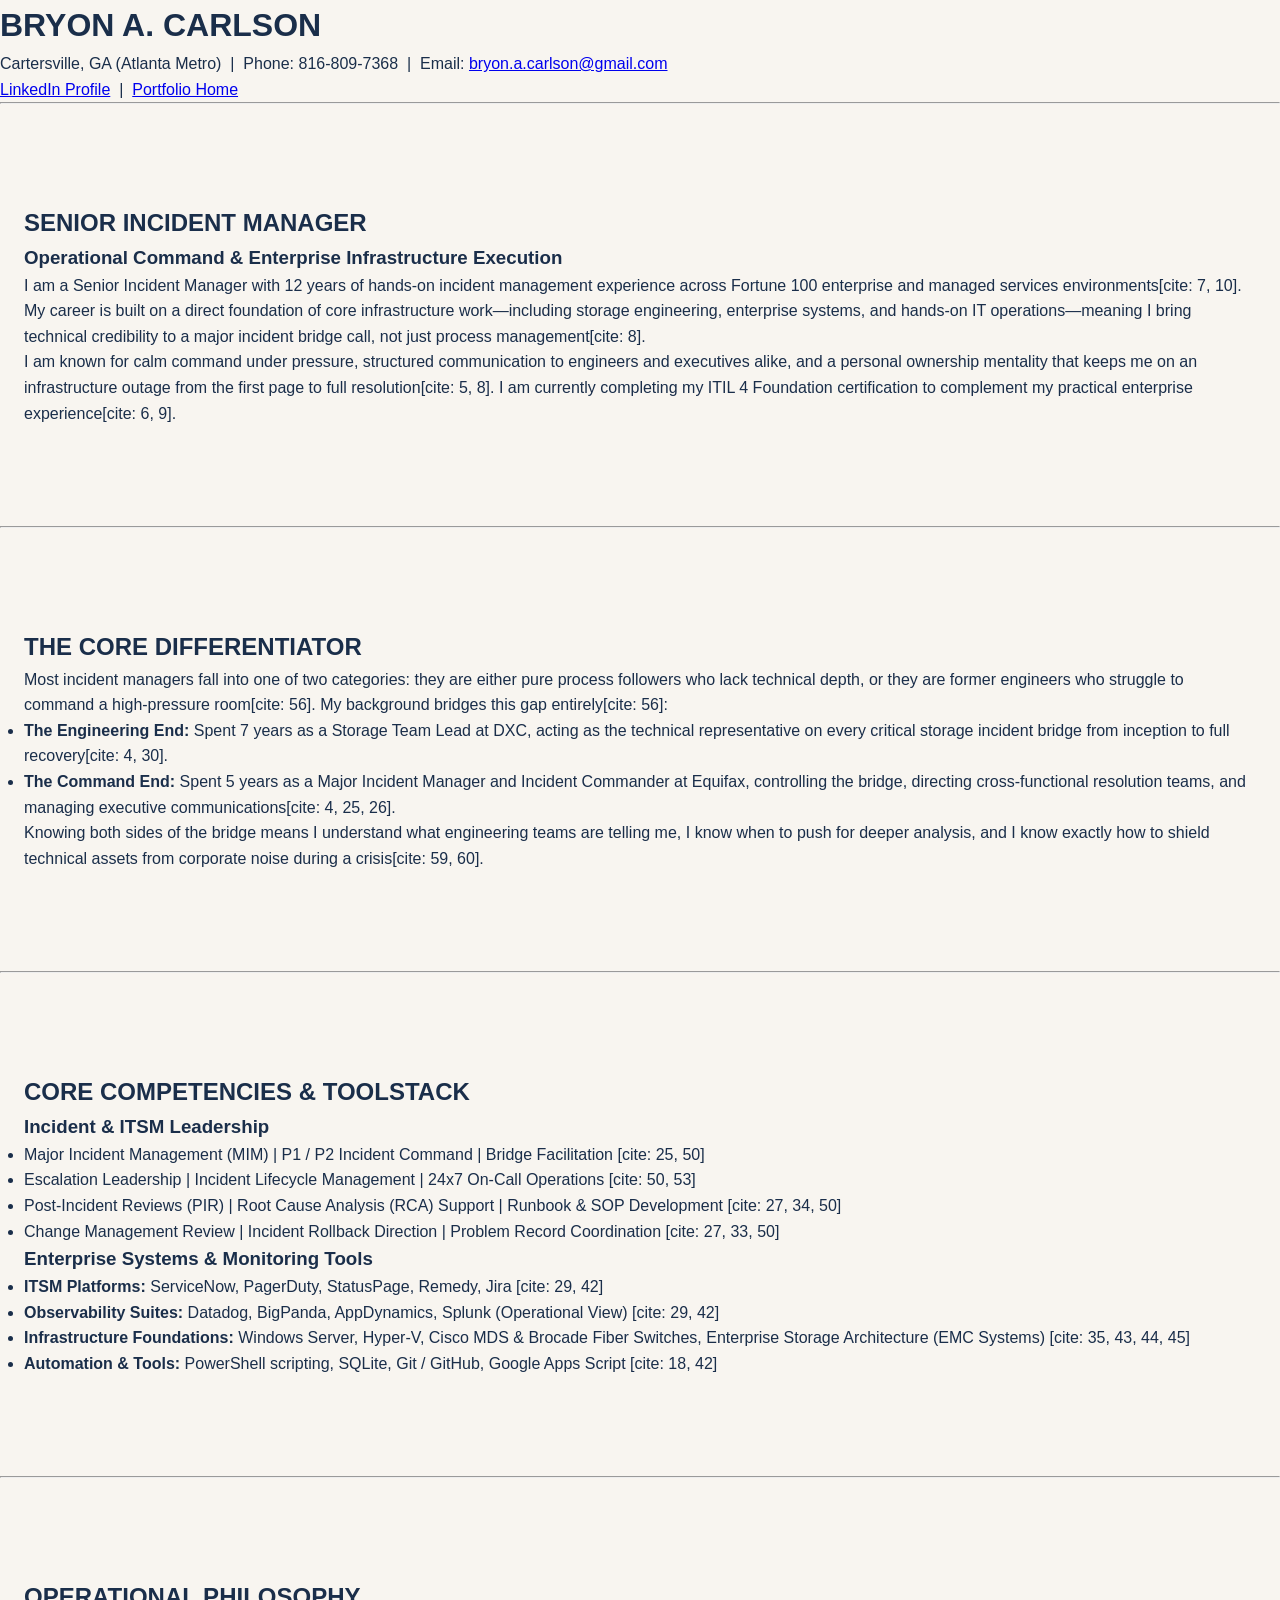
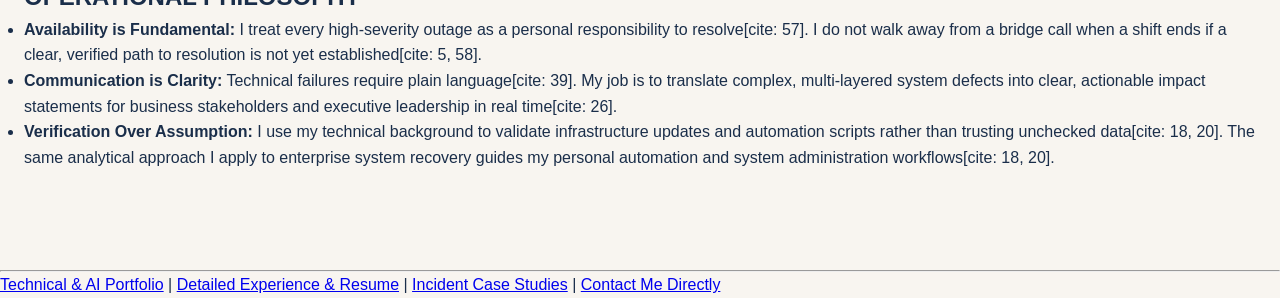
==== commit 8d81449c: "Deploy redesigned index.html and update style assets" ====
--- a/index.html
+++ b/index.html
@@ -4,7 +4,7 @@
     <meta charset="UTF-8">
     <meta name="viewport" content="width=device-width, initial-scale=1.0">
     <title>Bryon A. Carlson — Senior Incident Manager</title>
-    <link rel="stylesheet" href="style.css">
+    <link rel="stylesheet" href="css\style.css">
 </head>
 <body>
 
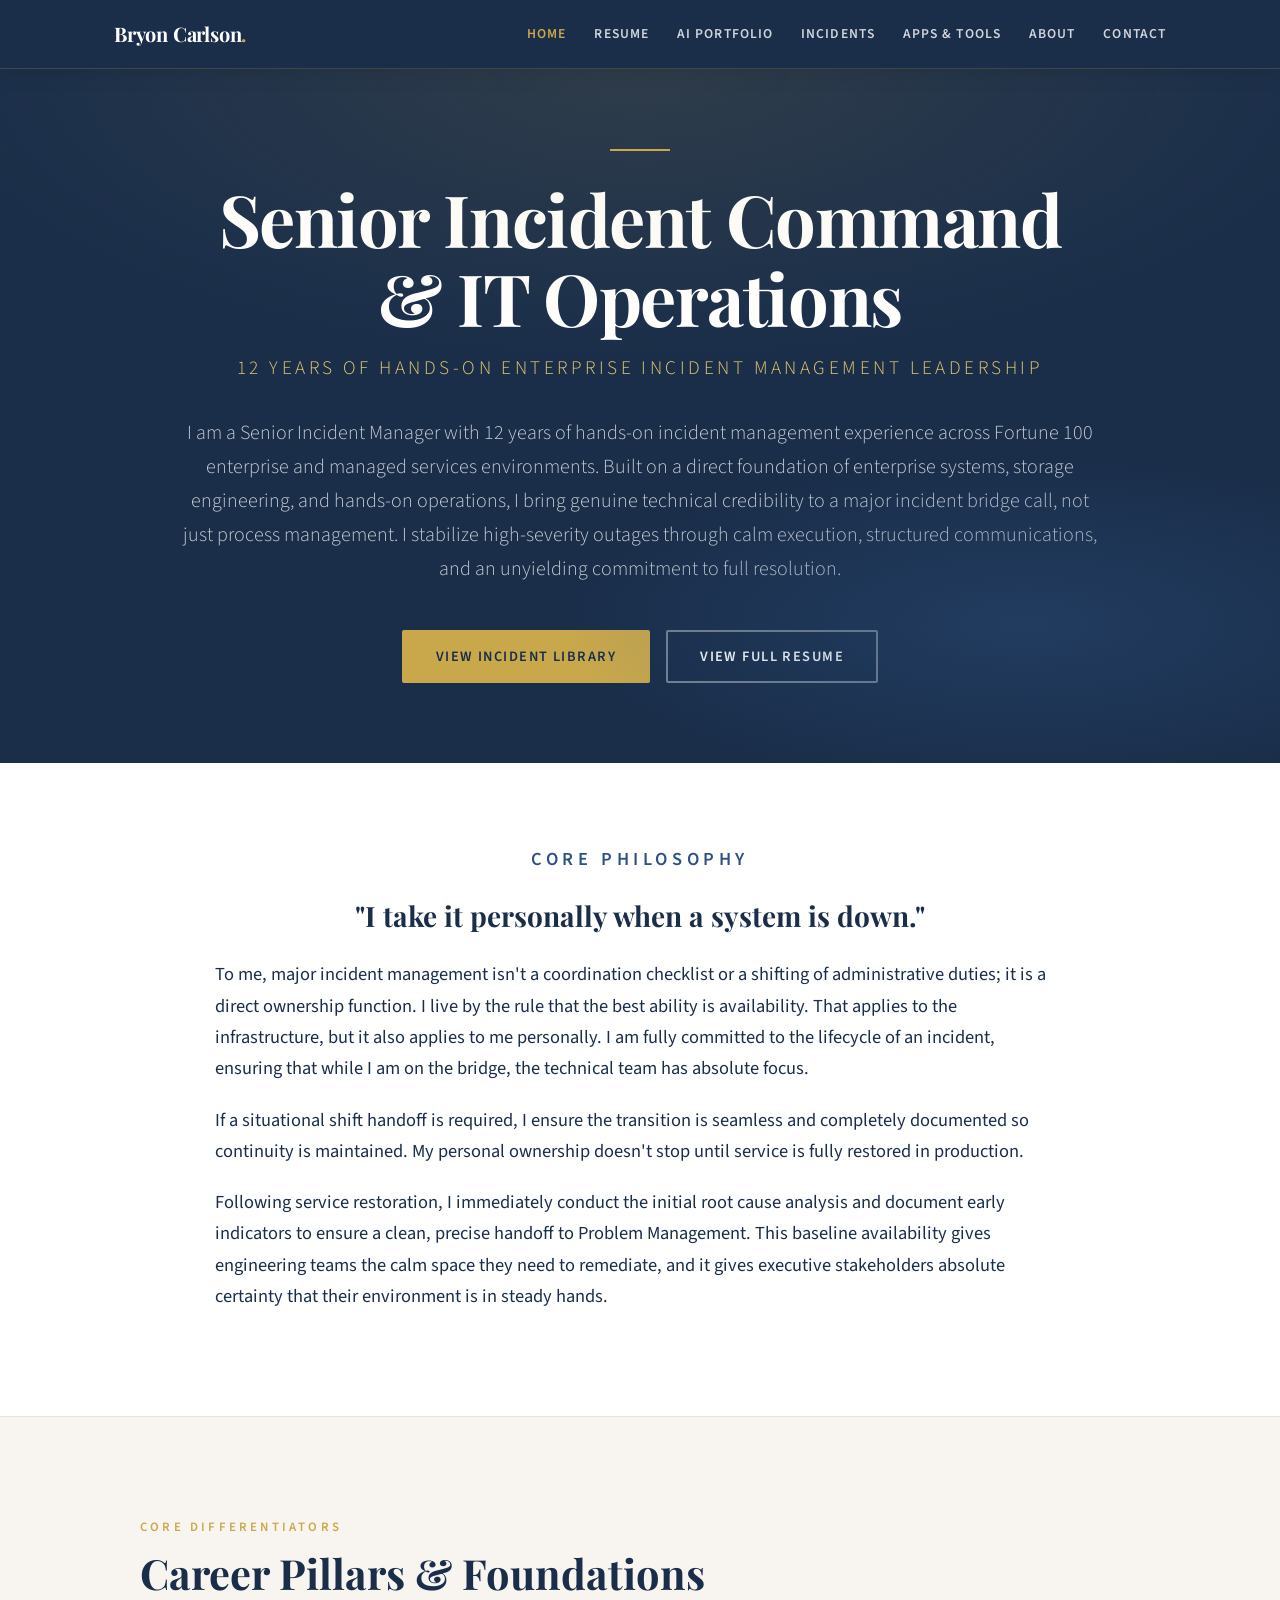
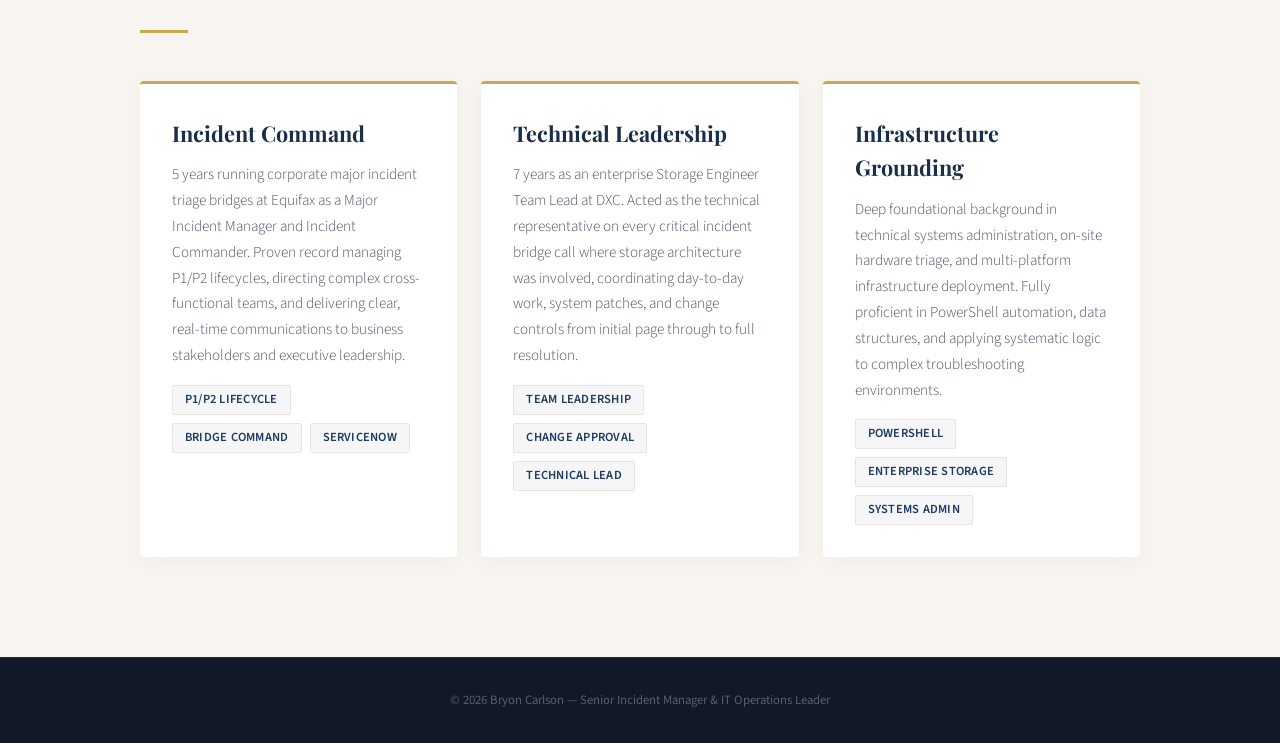
==== commit b7d56788: "Deploy finalized homepage layout with optimized responsive paragraphs" ====
--- a/index.html
+++ b/index.html
@@ -3,98 +3,153 @@
 <head>
     <meta charset="UTF-8">
     <meta name="viewport" content="width=device-width, initial-scale=1.0">
-    <title>Bryon A. Carlson — Senior Incident Manager</title>
-    <link rel="stylesheet" href="css\style.css">
+    <title>Bryon Carlson | Senior Incident Manager &amp; IT Operations Leader</title>
+    
+    <link rel="preconnect" href="https://fonts.googleapis.com">
+    <link href="https://fonts.googleapis.com/css2?family=Playfair+Display:wght@400;700&family=Source+Sans+3:wght@300;400;600&display=swap" rel="stylesheet">
+    
+    <link rel="stylesheet" href="css/style.css">
+    
+    <style>
+        /* Responsive Spacing & Container Expansion Utilities */
+        .hero-tagline.extended-layout {
+            max-width: 950px;
+            margin: 32px auto 0 auto;
+            text-align: center;
+            padding: 0 16px;
+        }
+        
+        .profile-summary-block {
+            background: var(--white);
+            padding: 80px 24px;
+            text-align: center;
+            border-bottom: 1px solid var(--light-gray);
+        }
+
+        .wide-text-container {
+            max-width: 950px;
+            margin: 0 auto;
+            padding: 0 16px;
+        }
+
+        .wide-text-container p {
+            font-size: 1.15rem;
+            line-height: 1.8;
+            color: var(--navy);
+            margin-bottom: 24px;
+        }
+
+        /* Mobile Adjustments for Justified Text */
+        @media (max-width: 768px) {
+            .wide-text-container p {
+                text-align: left;
+                font-size: 1rem;
+            }
+            .hero-tagline.extended-layout {
+                text-align: left;
+            }
+        }
+    </style>
 </head>
 <body>
 
-    <header>
-        <h1>BRYON A. CARLSON</h1>
-        <p class="contact-info">
-            Cartersville, GA (Atlanta Metro) &nbsp;|&nbsp; 
-            Phone: 816-809-7368 &nbsp;|&nbsp; 
-            Email: <a href="mailto:bryon.a.carlson@gmail.com">bryon.a.carlson@gmail.com</a>
-        </p>
-        <p class="social-links">
-            <a href="https://linkedin.com/in/bryon-a-carlson" target="_blank">LinkedIn Profile</a> &nbsp;|&nbsp; 
-            <a href="https://bryonacarlson.github.io">Portfolio Home</a>
-        </p>
-    </header>
+<header class="site-header">
+    <nav class="navbar">
+        <a href="index.html" class="nav-logo">Bryon Carlson<span>.</span></a>
+        <ul class="nav-links">
+            <li><a href="index.html" class="active">Home</a></li>
+            <li><a href="resume.html">Resume</a></li>
+            <li><a href="ai-portfolio.html">AI Portfolio</a></li>
+            <li><a href="incidents.html">Incidents</a></li>
+            <li><a href="apps.html">Apps &amp; Tools</a></li>
+            <li><a href="about.html">About</a></li>
+            <li><a href="contact.html">Contact</a></li>
+        </ul>
+    </nav>
+</header>
 
-    <main>
-        <hr>
+<section class="hero">
+    <div class="hero-rule"></div>
+    <h1 class="hero-name">Senior Incident Command<br>&amp; IT Operations</h1>
+    <p class="hero-title">12 Years of Hands-On Enterprise Incident Management Leadership</p>
+    <p class="hero-tagline extended-layout">
+        I am a Senior Incident Manager with 12 years of hands-on incident management experience across Fortune 100 enterprise and managed services environments. Built on a direct foundation of enterprise systems, storage engineering, and hands-on operations, I bring genuine technical credibility to a major incident bridge call, not just process management. I stabilize high-severity outages through calm execution, structured communications, and an unyielding commitment to full resolution.
+    </p>
+    <div class="hero-cta">
+        <a href="incidents.html" class="btn btn-gold">View Incident Library</a>
+        <a href="resume.html" class="btn btn-outline">View Full Resume</a>
+    </div>
+</section>
 
-        <section id="hero">
-            <h2>SENIOR INCIDENT MANAGER</h2>
-            <h3>Operational Command & Enterprise Infrastructure Execution</h3>
-            <p>
-                I am a Senior Incident Manager with 12 years of hands-on incident management experience across Fortune 100 enterprise and managed services environments[cite: 7, 10]. My career is built on a direct foundation of core infrastructure work—including storage engineering, enterprise systems, and hands-on IT operations—meaning I bring technical credibility to a major incident bridge call, not just process management[cite: 8].
+<section class="profile-summary-block">
+    <div class="wide-text-container">
+        <p class="section-label" style="color: var(--navy-light); text-align: center; margin-bottom: 20px;">Core Philosophy</p>
+        
+        <div style="font-family: 'Source Sans 3', sans-serif; color: var(--navy); max-width: 850px; margin: 0 auto; text-align: left;">
+            
+            <h3 style="font-family: 'Playfair Display', serif; font-size: 1.75rem; font-weight: 700; line-height: 1.4; margin-bottom: 24px; text-align: center; color: var(--navy);">
+                "I take it personally when a system is down."
+            </h3>
+
+            <p style="line-height: 1.7; margin-bottom: 20px; font-weight: 400;">
+                To me, major incident management isn't a coordination checklist or a shifting of administrative duties; it is a direct ownership function. I live by the rule that the best ability is availability. That applies to the infrastructure, but it also applies to me personally. I am fully committed to the lifecycle of an incident, ensuring that while I am on the bridge, the technical team has absolute focus.
             </p>
-            <p>
-                I am known for calm command under pressure, structured communication to engineers and executives alike, and a personal ownership mentality that keeps me on an infrastructure outage from the first page to full resolution[cite: 5, 8]. I am currently completing my ITIL 4 Foundation certification to complement my practical enterprise experience[cite: 6, 9].
+
+            <p style="line-height: 1.7; margin-bottom: 20px; font-weight: 400;">
+                If a situational shift handoff is required, I ensure the transition is seamless and completely documented so continuity is maintained. My personal ownership doesn't stop until service is fully restored in production.
             </p>
-        </section>
 
-        <hr>
+            <p style="line-height: 1.7; font-weight: 400;">
+                Following service restoration, I immediately conduct the initial root cause analysis and document early indicators to ensure a clean, precise handoff to Problem Management. This baseline availability gives engineering teams the calm space they need to remediate, and it gives executive stakeholders absolute certainty that their environment is in steady hands.
+            </p>
 
-        <section id="differentiator">
-            <h2>THE CORE DIFFERENTIATOR</h2>
-            <p>
-                Most incident managers fall into one of two categories: they are either pure process followers who lack technical depth, or they are former engineers who struggle to command a high-pressure room[cite: 56]. My background bridges this gap entirely[cite: 56]:
-            </p>
-            <ul>
-                <li><strong>The Engineering End:</strong> Spent 7 years as a Storage Team Lead at DXC, acting as the technical representative on every critical storage incident bridge from inception to full recovery[cite: 4, 30].</li>
-                <li><strong>The Command End:</strong> Spent 5 years as a Major Incident Manager and Incident Commander at Equifax, controlling the bridge, directing cross-functional resolution teams, and managing executive communications[cite: 4, 25, 26].</li>
-            </ul>
-            <p>
-                Knowing both sides of the bridge means I understand what engineering teams are telling me, I know when to push for deeper analysis, and I know exactly how to shield technical assets from corporate noise during a crisis[cite: 59, 60].
-            </p>
-        </section>
+        </div>
+    </div>
+</section>
 
-        <hr>
+<section class="highlights">
+    <div class="container">
+        <p class="section-label">Core Differentiators</p>
+        <h2 class="section-title">Career Pillars &amp; Foundations</h2>
+        <div class="section-rule"></div>
 
-        <section id="competencies">
-            <h2>CORE COMPETENCIES & TOOLSTACK</h2>
-            
-            <h3>Incident & ITSM Leadership</h3>
-            <ul>
-                <li>Major Incident Management (MIM) | P1 / P2 Incident Command | Bridge Facilitation [cite: 25, 50]</li>
-                <li>Escalation Leadership | Incident Lifecycle Management | 24x7 On-Call Operations [cite: 50, 53]</li>
-                <li>Post-Incident Reviews (PIR) | Root Cause Analysis (RCA) Support | Runbook & SOP Development [cite: 27, 34, 50]</li>
-                <li>Change Management Review | Incident Rollback Direction | Problem Record Coordination [cite: 27, 33, 50]</li>
-            </ul>
+        <div class="card-grid">
+            <div class="card">
+                <h3>Incident Command</h3>
+                <p>5 years running corporate major incident triage bridges at Equifax as a Major Incident Manager and Incident Commander. Proven record managing P1/P2 lifecycles, directing complex cross-functional teams, and delivering clear, real-time communications to business stakeholders and executive leadership.</p>
+                <div class="tag-list">
+                    <span class="tag">P1/P2 Lifecycle</span>
+                    <span class="tag">Bridge Command</span>
+                    <span class="tag">ServiceNow</span>
+                </div>
+            </div>
 
-            <h3>Enterprise Systems & Monitoring Tools</h3>
-            <ul>
-                <li><strong>ITSM Platforms:</strong> ServiceNow, PagerDuty, StatusPage, Remedy, Jira [cite: 29, 42]</li>
-                <li><strong>Observability Suites:</strong> Datadog, BigPanda, AppDynamics, Splunk (Operational View) [cite: 29, 42]</li>
-                <li><strong>Infrastructure Foundations:</strong> Windows Server, Hyper-V, Cisco MDS & Brocade Fiber Switches, Enterprise Storage Architecture (EMC Systems) [cite: 35, 43, 44, 45]</li>
-                <li><strong>Automation & Tools:</strong> PowerShell scripting, SQLite, Git / GitHub, Google Apps Script [cite: 18, 42]</li>
-            </ul>
-        </section>
+            <div class="card">
+                <h3>Technical Leadership</h3>
+                <p>7 years as an enterprise Storage Engineer Team Lead at DXC. Acted as the technical representative on every critical incident bridge call where storage architecture was involved, coordinating day-to-day work, system patches, and change controls from initial page through to full resolution.</p>
+                <div class="tag-list">
+                    <span class="tag">Team Leadership</span>
+                    <span class="tag">Change Approval</span>
+                    <span class="tag">Technical Lead</span>
+                </div>
+            </div>
 
-        <hr>
+            <div class="card">
+                <h3>Infrastructure Grounding</h3>
+                <p>Deep foundational background in technical systems administration, on-site hardware triage, and multi-platform infrastructure deployment. Fully proficient in PowerShell automation, data structures, and applying systematic logic to complex troubleshooting environments.</p>
+                <div class="tag-list">
+                    <span class="tag">PowerShell</span>
+                    <span class="tag">Enterprise Storage</span>
+                    <span class="tag">Systems Admin</span>
+                </div>
+            </div>
+        </div>
+    </div>
+</section>
 
-        <section id="philosophy">
-            <h2>OPERATIONAL PHILOSOPHY</h2>
-            <ul>
-                <li><strong>Availability is Fundamental:</strong> I treat every high-severity outage as a personal responsibility to resolve[cite: 57]. I do not walk away from a bridge call when a shift ends if a clear, verified path to resolution is not yet established[cite: 5, 58].</li>
-                <li><strong>Communication is Clarity:</strong> Technical failures require plain language[cite: 39]. My job is to translate complex, multi-layered system defects into clear, actionable impact statements for business stakeholders and executive leadership in real time[cite: 26].</li>
-                <li><strong>Verification Over Assumption:</strong> I use my technical background to validate infrastructure updates and automation scripts rather than trusting unchecked data[cite: 18, 20]. The same analytical approach I apply to enterprise system recovery guides my personal automation and system administration workflows[cite: 18, 20].</li>
-            </ul>
-        </section>
-
-        <hr>
-    </main>
-
-    <footer>
-        <nav>
-            <a href="ai-portfolio.html">Technical & AI Portfolio</a> | 
-            <a href="resume.html">Detailed Experience & Resume</a> | 
-            <a href="incidents.html">Incident Case Studies</a> | 
-            <a href="contact.html">Contact Me Directly</a>
-        </nav>
-    </footer>
+<footer class="site-footer">
+    <p>&copy; 2026 Bryon Carlson &mdash; Senior Incident Manager &amp; IT Operations Leader</p>
+</footer>
 
 </body>
 </html>
--- a/css/style.css
+++ b/css/style.css
@@ -0,0 +1,401 @@
+/* ==========================================================================
+   1. GLOBAL VARIABLES & DESIGN SYSTEM
+   ========================================================================== */
+:root {
+    --navy: #1a2e4a;
+    --navy-mid: #1e3a5f;
+    --navy-light: #2d5282;
+    --gold: #c9a84c;
+    --gold-light: #e8c870;
+    --cream: #f8f5f0;
+    --white: #ffffff;
+    --gray: #6b7280;
+    --light-gray: #e8e4de;
+}
+
+/* ==========================================================================
+   2. GLOBAL RESET & BASE STYLES
+   ========================================================================== */
+*, *::before, *::after { 
+    box-sizing: border-box; 
+    margin: 0; 
+    padding: 0; 
+}
+
+html {
+    scroll-behavior: smooth; 
+}
+
+body {
+    font-family: 'Source Sans 3', sans-serif;
+    background: var(--cream);
+    color: var(--navy);
+    overflow-x: hidden;
+    line-height: 1.6;
+}
+
+/* ==========================================================================
+   3. FIXED / STICKY GLOBAL NAVIGATION
+   ========================================================================== */
+.site-header {
+    background: var(--navy);
+    position: sticky;
+    top: 0;
+    z-index: 1000;
+    border-bottom: 1px solid rgba(201, 168, 76, 0.2);
+    box-shadow: 0 4px 20px rgba(0, 0, 0, 0.1);
+}
+
+.navbar {
+    max-width: 1100px;
+    margin: 0 auto;
+    display: flex;
+    justify-content: space-between;
+    align-items: center;
+    padding: 18px 24px;
+}
+
+.nav-logo {
+    font-family: 'Playfair Display', serif;
+    color: var(--white);
+    font-size: 1.25rem;
+    font-weight: 700;
+    text-decoration: none;
+    letter-spacing: -0.01em;
+}
+
+.nav-logo span {
+    color: var(--gold);
+}
+
+.nav-links {
+    display: flex;
+    gap: 28px;
+    list-style: none;
+    align-items: center;
+}
+
+.nav-links a {
+    color: rgba(255, 255, 255, 0.8);
+    text-decoration: none;
+    font-size: 0.85rem;
+    font-weight: 600;
+    text-transform: uppercase;
+    letter-spacing: 0.08em;
+    transition: color 0.25s ease;
+}
+
+.nav-links a:hover,
+.nav-links a.active {
+    color: var(--gold);
+}
+
+/* ==========================================================================
+   4. LAYOUT CONTAINERS & COMMON ELEMENTS
+   ========================================================================== */
+section { 
+    padding: 100px 24px; 
+}
+
+.container { 
+    max-width: 1000px; 
+    margin: 0 auto; 
+}
+
+.section-label {
+    font-size: 0.8rem;
+    font-weight: 600;
+    letter-spacing: 0.25em;
+    text-transform: uppercase;
+    color: var(--gold);
+    margin-bottom: 10px;
+}
+
+.section-title {
+    font-family: 'Playfair Display', serif;
+    font-size: clamp(1.8rem, 4vw, 2.6rem);
+    font-weight: 700;
+    color: var(--navy);
+    line-height: 1.2;
+    margin-bottom: 32px;
+}
+
+.section-rule {
+    width: 48px;
+    height: 3px;
+    background: var(--gold);
+    margin-bottom: 48px;
+}
+
+/* ==========================================================================
+   5. BUTTONS & UTILITIES
+   ========================================================================== */
+.btn {
+    display: inline-block;
+    padding: 13px 32px;
+    font-family: 'Source Sans 3', sans-serif;
+    font-size: 0.9rem;
+    font-weight: 600;
+    letter-spacing: 0.1em;
+    text-transform: uppercase;
+    text-decoration: none;
+    border-radius: 2px;
+    transition: all 0.25s ease;
+    cursor: pointer;
+    border: none;
+}
+
+.btn-gold {
+    background: var(--gold);
+    color: var(--navy);
+    border: 2px solid var(--gold);
+}
+
+.btn-gold:hover {
+    background: var(--gold-light); 
+    border-color: var(--gold-light); 
+    transform: translateY(-2px); 
+}
+
+.btn-outline {
+    background: transparent;
+    color: var(--white);
+    border: 2px solid rgba(255, 255, 255, 0.4);
+}
+
+.btn-outline:hover {
+    border-color: var(--white); 
+    transform: translateY(-2px); 
+}
+
+/* ==========================================================================
+   6. HERO SECTION COMPONENTS
+   ========================================================================== */
+.hero {
+    min-height: 75vh;
+    background: var(--navy);
+    display: flex;
+    flex-direction: column;
+    justify-content: center;
+    align-items: center;
+    text-align: center;
+    padding: 80px 24px;
+    position: relative;
+    overflow: hidden;
+}
+
+.hero::before {
+    content: '';
+    position: absolute;
+    inset: 0;
+    background:
+        radial-gradient(ellipse 80% 60% at 50% 0%, rgba(201,168,76,0.12) 0%, transparent 70%),
+        radial-gradient(ellipse 60% 40% at 80% 80%, rgba(45,82,130,0.4) 0%, transparent 60%);
+    pointer-events: none;
+}
+
+.hero-rule {
+    width: 60px;
+    height: 2px;
+    background: var(--gold);
+    margin: 0 auto 28px;
+}
+
+.hero-name {
+    font-family: 'Playfair Display', serif;
+    font-size: clamp(2.5rem, 6vw, 4.5rem);
+    font-weight: 700;
+    color: var(--white);
+    line-height: 1.1;
+    letter-spacing: -0.02em;
+}
+
+.hero-title {
+    font-size: clamp(0.95rem, 2.2vw, 1.2rem);
+    font-weight: 300;
+    color: var(--gold-light);
+    letter-spacing: 0.18em;
+    text-transform: uppercase;
+    margin-top: 16px;
+}
+
+.hero-tagline {
+    font-size: clamp(1rem, 2.5vw, 1.25rem);
+    font-weight: 300;
+    color: rgba(255, 255, 255, 0.75);
+    max-width: 650px;
+    line-height: 1.7;
+    margin: 32px auto 0 auto;
+}
+
+.hero-cta {
+    margin-top: 44px;
+    display: flex;
+    gap: 16px;
+    flex-wrap: wrap;
+    justify-content: center;
+}
+
+/* ==========================================================================
+   7. MULTI-PAGE COMPONENT LAYOUTS (Cards, Timelines, Grids)
+   ========================================================================== */
+
+/* The Premium Card Grid System (Used for Apps, Tools, and AI Portfolio blocks) */
+.card-grid {
+    display: grid;
+    grid-template-columns: repeat(auto-fill, minmax(300px, 1fr));
+    gap: 24px;
+}
+
+.card {
+    background: var(--white);
+    border-top: 3px solid var(--gold);
+    border-radius: 4px;
+    padding: 32px;
+    box-shadow: 0 4px 20px rgba(26, 46, 74, 0.04);
+    transition: transform 0.25s ease, box-shadow 0.25s ease;
+}
+
+.card:hover {
+    transform: translateY(-4px);
+    box-shadow: 0 12px 30px rgba(26, 46, 74, 0.08);
+}
+
+.card h3 {
+    font-family: 'Playfair Display', serif;
+    font-size: 1.35rem;
+    color: var(--navy);
+    margin-bottom: 12px;
+}
+
+.card p {
+    font-size: 0.95rem;
+    font-weight: 300;
+    color: #4b5563;
+    line-height: 1.7;
+}
+
+/* The Enterprise Timeline Component (Used in resume.html and incidents.html) */
+.timeline { 
+    position: relative; 
+    margin-top: 20px;
+}
+
+.timeline::before {
+    content: '';
+    position: absolute;
+    left: 0;
+    top: 8px;
+    bottom: 8px;
+    width: 1px;
+    background: linear-gradient(to bottom, var(--gold), var(--light-gray));
+}
+
+.timeline-item {
+    padding-left: 32px;
+    padding-bottom: 48px;
+    position: relative;
+}
+
+.timeline-item:last-child { 
+    padding-bottom: 0; 
+}
+
+.timeline-dot {
+    position: absolute;
+    left: -5px;
+    top: 6px;
+    width: 11px;
+    height: 11px;
+    border-radius: 50%;
+    background: var(--gold);
+    border: 2px solid var(--cream);
+}
+
+.timeline-dates {
+    font-size: 0.8rem;
+    font-weight: 600;
+    letter-spacing: 0.15em;
+    text-transform: uppercase;
+    color: var(--gold);
+    margin-bottom: 6px;
+}
+
+.timeline-company {
+    font-family: 'Playfair Display', serif;
+    font-size: 1.35rem;
+    font-weight: 700;
+    color: var(--navy);
+    margin-bottom: 4px;
+}
+
+.timeline-role {
+    font-size: 0.95rem;
+    font-weight: 400;
+    color: var(--gray);
+    font-style: italic;
+    margin-bottom: 12px;
+}
+
+.timeline-desc {
+    font-size: 0.95rem;
+    font-weight: 300;
+    line-height: 1.75;
+    color: #4b5563;
+}
+
+/* Technical Tool/Tag Badges */
+.tag-list {
+    display: flex;
+    flex-wrap: wrap;
+    gap: 8px;
+    margin-top: 16px;
+}
+
+.tag {
+    background: rgba(26, 46, 74, 0.04);
+    border: 1px solid var(--light-gray);
+    border-radius: 2px;
+    padding: 4px 12px;
+    font-size: 0.78rem;
+    font-weight: 600;
+    color: var(--navy-mid);
+    text-transform: uppercase;
+    letter-spacing: 0.02em;
+}
+
+/* ==========================================================================
+   8. GLOBAL SITE FOOTER
+   ========================================================================== */
+.site-footer {
+    background: #111827;
+    text-align: center;
+    padding: 32px 24px;
+    font-size: 0.8rem;
+    color: rgba(255, 255, 255, 0.3);
+    border-top: 1px solid rgba(201, 168, 76, 0.1);
+}
+
+/* ==========================================================================
+   9. SCROLL ANIMATIONS (Intersection Observer classes)
+   ========================================================================== */
+.reveal {
+    opacity: 0;
+    transform: translateY(20px);
+    transition: opacity 0.6s ease, transform 0.6s ease;
+}
+
+.reveal.visible {
+    opacity: 1;
+    transform: translateY(0);
+}
+
+/* ==========================================================================
+   10. RESPONSIVE MEDIA QUERIES
+   ========================================================================== */
+@media (max-width: 768px) {
+    section { padding: 60px 24px; }
+    .navbar { flex-direction: column; gap: 16px; text-align: center; }
+    .nav-links { flex-wrap: wrap; justify-content: center; gap: 16px; }
+    .card-grid { grid-template-columns: 1fr; }
+}
